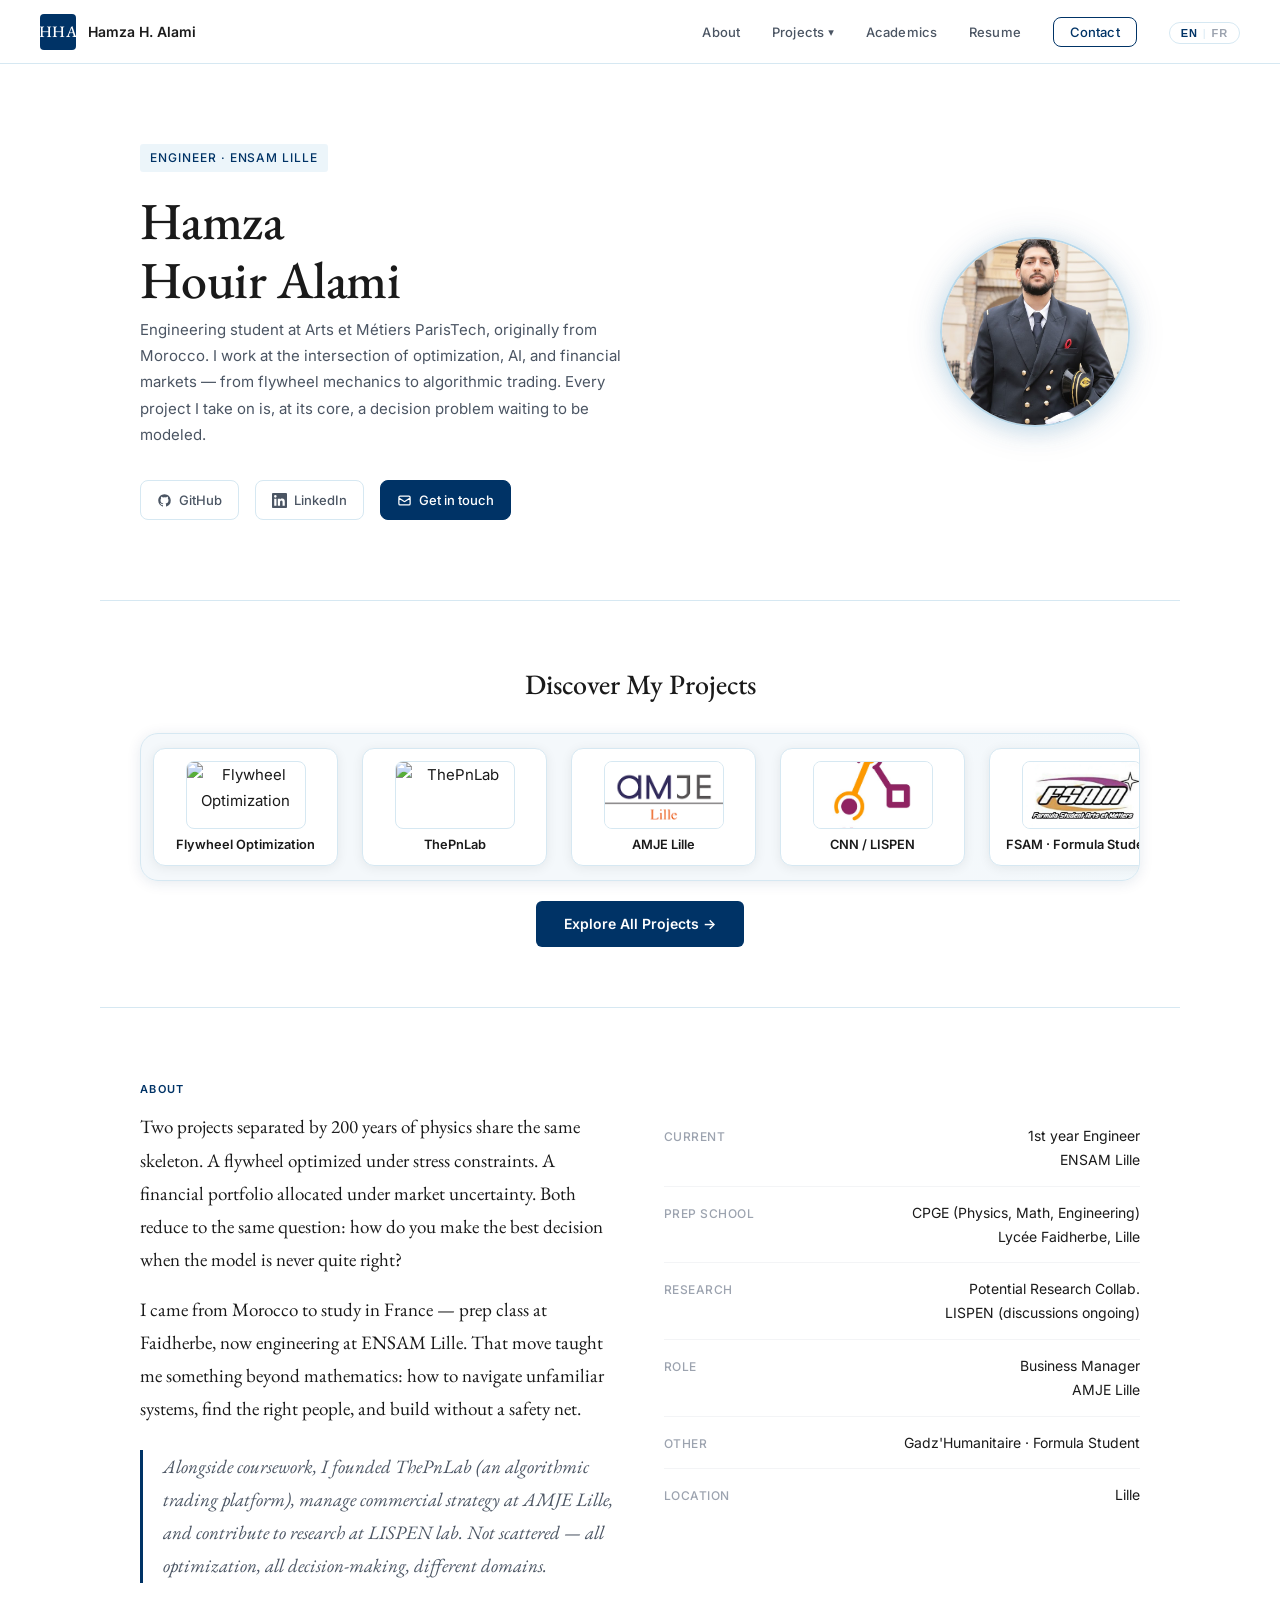
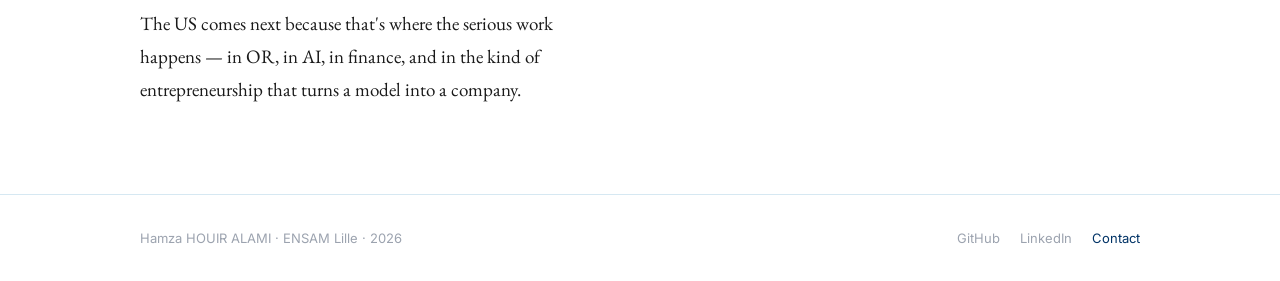
==== index.html @ e3f5d57c "Initial commit — portfolio v1" ====
<!DOCTYPE html>
<html lang="en">
<head>
  <meta charset="UTF-8" />
  <meta name="viewport" content="width=device-width, initial-scale=1.0" />
  <title>Hamza HOUIR ALAMI — Engineering & Optimization</title>
  <meta name="description" content="Portfolio of Hamza Houir Alami — engineering student at ENSAM Lille working at the intersection of optimization, AI, and finance." />
  <meta property="og:title" content="Hamza HOUIR ALAMI — Engineering & Optimization" />
  <meta property="og:description" content="Engineering student at Arts et Métiers ParisTech. Projects in flywheel optimization, algorithmic trading, CFD, and operations research." />
  <meta property="og:type" content="website" />
  <meta name="twitter:card" content="summary" />
  <link rel="stylesheet" href="styles.css?v=4" />
  <style>
    .section-bg { background: var(--bg-subtle); }
    .about-narrative p { margin-bottom: 16px; }
  </style>
</head>
<body>

<!-- ─── NAV ──────────────────────────────────────────── -->
<nav class="nav">
  <a href="index.html" class="nav-logo">
    <div class="nav-logo-square">HHA</div>
    <span>Hamza H. Alami</span>
  </a>
  <ul class="nav-links">
    <li><a href="#about" data-i18n="nav.about">About</a></li>
    <li class="nav-dropdown">
      <button class="dropdown-toggle" type="button" data-i18n="nav.projects">Projects</button>
      <div class="dropdown-menu">
        <a href="projects.html" data-i18n="nav.allProjects" style="font-weight:600;border-bottom:1px solid var(--border);margin-bottom:4px;padding-bottom:10px;">All Projects</a>
        <a href="tipe.html" data-i18n="nav.tipe">Flywheel Shape Optimization</a>
        <a href="thepnlab.html" data-i18n="nav.thepnlab">ThePnLab — Trading Platform</a>
        <a href="amje.html" data-i18n="nav.amje">AMJE Lille</a>
        <a href="cnn-lispen.html" data-i18n="nav.cnn">CNN / LISPEN</a>
        <a href="fsam.html" data-i18n="nav.fsam">FSAM — Formula Student</a>
        <a href="planeur.html" data-i18n="nav.planeur">Glider Wing Study</a>
      </div>
    </li>
    <li><a href="academics.html" data-i18n="nav.academics">Academics</a></li>
    <li><a href="resume.html" data-i18n="nav.resume">Resume</a></li>
    <li><a href="mailto:h.houir.alami@gmail.com" class="nav-cta" data-i18n="nav.cta">Contact</a></li>
  </ul>
</nav>

<!-- ─── HERO ─────────────────────────────────────────── -->
<section class="hero">
  <div class="hero-text">
    <div class="hero-tag" data-i18n="hero.tag">Engineer · ENSAM Lille</div>
    <h1>Hamza<br>Houir Alami</h1>
    <p class="hero-desc" data-i18n="hero.desc">
      Engineering student at Arts et Métiers ParisTech, originally from Morocco.
      I work at the intersection of optimization, AI, and financial markets —
      from flywheel mechanics to algorithmic trading. Every project I take on is,
      at its core, a decision problem waiting to be modeled.
    </p>
    <div class="hero-links">
      <a href="https://github.com/Hamza-67" target="_blank" class="hero-link">
        <svg xmlns="http://www.w3.org/2000/svg" fill="currentColor" viewBox="0 0 24 24">
          <path d="M12 2C6.477 2 2 6.484 2 12.017c0 4.425 2.865 8.18 6.839 9.504.5.092.682-.217.682-.483 0-.237-.008-.868-.013-1.703-2.782.605-3.369-1.343-3.369-1.343-.454-1.158-1.11-1.466-1.11-1.466-.908-.62.069-.608.069-.608 1.003.07 1.531 1.032 1.531 1.032.892 1.53 2.341 1.088 2.91.832.092-.647.35-1.088.636-1.338-2.22-.253-4.555-1.113-4.555-4.951 0-1.093.39-1.988 1.029-2.688-.103-.253-.446-1.272.098-2.65 0 0 .84-.27 2.75 1.026A9.564 9.564 0 0112 6.844c.85.004 1.705.115 2.504.337 1.909-1.296 2.747-1.027 2.747-1.027.546 1.379.202 2.398.1 2.651.64.7 1.028 1.595 1.028 2.688 0 3.848-2.339 4.695-4.566 4.943.359.309.678.92.678 1.855 0 1.338-.012 2.419-.012 2.749 0 .268.18.58.688.482A10.019 10.019 0 0022 12.017C22 6.484 17.522 2 12 2z"/>
        </svg>
        GitHub
      </a>
      <a href="https://fr.linkedin.com/in/hamza-houir-alami-016a88372" target="_blank" class="hero-link">
        <svg xmlns="http://www.w3.org/2000/svg" fill="currentColor" viewBox="0 0 24 24">
          <path d="M20.447 20.452h-3.554v-5.569c0-1.328-.027-3.037-1.852-3.037-1.853 0-2.136 1.445-2.136 2.939v5.667H9.351V9h3.414v1.561h.046c.477-.9 1.637-1.85 3.37-1.85 3.601 0 4.267 2.37 4.267 5.455v6.286zM5.337 7.433a2.062 2.062 0 01-2.063-2.065 2.064 2.064 0 112.063 2.065zm1.782 13.019H3.555V9h3.564v11.452zM22.225 0H1.771C.792 0 0 .774 0 1.729v20.542C0 23.227.792 24 1.771 24h20.451C23.2 24 24 23.227 24 22.271V1.729C24 .774 23.2 0 22.222 0h.003z"/>
        </svg>
        LinkedIn
      </a>
      <a href="mailto:h.houir.alami@gmail.com" class="hero-link hero-link-primary">
        <svg xmlns="http://www.w3.org/2000/svg" fill="none" viewBox="0 0 24 24" stroke="currentColor" stroke-width="2">
          <path stroke-linecap="round" stroke-linejoin="round" d="M3 8l7.89 5.26a2 2 0 002.22 0L21 8M5 19h14a2 2 0 002-2V7a2 2 0 00-2-2H5a2 2 0 00-2 2v10a2 2 0 002 2z"/>
        </svg>
        <span data-i18n="hero.cta">Get in touch</span>
      </a>
    </div>
  </div>
  <div class="hero-avatar" aria-label="Hamza HOUIR ALAMI">
    <img src="hamza.jpg" alt="Hamza HOUIR ALAMI" style="width:100%;height:100%;object-fit:cover;" />
  </div>
</section>

<hr class="divider" />

<!-- ─── PROJECTS ───────────────────────────────────────── -->
<div id="projects">
<div class="marquee-section">
  <h2 class="marquee-section-title" data-i18n="projects.title">Discover My Projects</h2>

  <div class="project-marquee">
    <div class="marquee-inner">
      <!-- Set 1 -->
      <a href="tipe.html" class="project-marquee-card">
        <img src="TIPE.png" alt="Flywheel Optimization" />
        <span>Flywheel Optimization</span>
      </a>
      <a href="thepnlab.html" class="project-marquee-card">
        <img src="thepnlab.png" alt="ThePnLab" />
        <span>ThePnLab</span>
      </a>
      <a href="amje.html" class="project-marquee-card">
        <img src="amje_lille.png" alt="AMJE Lille" />
        <span>AMJE Lille</span>
      </a>
      <a href="cnn-lispen.html" class="project-marquee-card">
        <img src="lipsen.jpg" alt="LISPEN Research Lab" />
        <span>CNN / LISPEN</span>
      </a>
      <a href="fsam.html" class="project-marquee-card">
        <img src="FSAM logo.jpg" alt="FSAM Formula Student" />
        <span>FSAM · Formula Student</span>
      </a>
      <a href="planeur.html" class="project-marquee-card">
        <img src="aile de planeur photo principal.jpg" alt="Glider Wing Study" />
        <span>Glider Wing Study</span>
      </a>
      <a href="tournimap.html" class="project-marquee-card">
        <img src="amje_lille.png" alt="TourniMap — Route Optimization" />
        <span>TourniMap · Route Optimization</span>
      </a>
      <!-- Set 2 (duplicate for seamless loop) -->
      <a href="tipe.html" class="project-marquee-card">
        <img src="TIPE.png" alt="Flywheel Optimization" />
        <span>Flywheel Optimization</span>
      </a>
      <a href="thepnlab.html" class="project-marquee-card">
        <img src="thepnlab.png" alt="ThePnLab" />
        <span>ThePnLab</span>
      </a>
      <a href="amje.html" class="project-marquee-card">
        <img src="amje_lille.png" alt="AMJE Lille" />
        <span>AMJE Lille</span>
      </a>
      <a href="cnn-lispen.html" class="project-marquee-card">
        <img src="lipsen.jpg" alt="LISPEN Research Lab" />
        <span>CNN / LISPEN</span>
      </a>
      <a href="fsam.html" class="project-marquee-card">
        <img src="FSAM logo.jpg" alt="FSAM Formula Student" />
        <span>FSAM · Formula Student</span>
      </a>
      <a href="planeur.html" class="project-marquee-card">
        <img src="aile de planeur photo principal.jpg" alt="Glider Wing Study" />
        <span>Glider Wing Study</span>
      </a>
      <a href="tournimap.html" class="project-marquee-card">
        <img src="amje_lille.png" alt="TourniMap — Route Optimization" />
        <span>TourniMap · Route Optimization</span>
      </a>
      <a href="tipe.html" class="project-marquee-card">
        <img src="TIPE.png" alt="Flywheel Optimization" />
        <span>Flywheel Optimization</span>
      </a>
      <a href="thepnlab.html" class="project-marquee-card">
        <img src="thepnlab.png" alt="ThePnLab" />
        <span>ThePnLab</span>
      </a>
    </div>
  </div>

  <div class="marquee-cta">
    <a href="projects.html" class="p-btn" style="display:inline-flex;align-items:center;gap:8px;font-size:14px;padding:11px 28px;" data-i18n="projects.cta">
      Explore All Projects →
    </a>
  </div>
</div>
</div>

<hr class="divider" />

<!-- ─── ABOUT ─────────────────────────────────────────── -->
<div id="about">
<div class="section">
  <div class="section-label" data-i18n="about.label">About</div>
  <div class="about-grid">
    <div class="about-narrative">
      <p data-i18n="about.p1">
        Two projects separated by 200 years of physics share the same skeleton.
        A flywheel optimized under stress constraints. A financial portfolio
        allocated under market uncertainty. Both reduce to the same question:
        how do you make the best decision when the model is never quite right?
      </p>
      <p data-i18n="about.p2">
        I came from Morocco to study in France — prep class at Faidherbe, now
        engineering at ENSAM Lille. That move taught me something beyond
        mathematics: how to navigate unfamiliar systems, find the right people,
        and build without a safety net.
      </p>
      <blockquote data-i18n="about.quote">
        Alongside coursework, I founded ThePnLab (an algorithmic trading
        platform), manage commercial strategy at AMJE Lille, and contribute to
        research at LISPEN lab. Not scattered — all optimization, all
        decision-making, different domains.
      </blockquote>
      <p data-i18n="about.p3">
        The US comes next because that's where the serious work happens — in OR,
        in AI, in finance, and in the kind of entrepreneurship that turns a model
        into a company.
      </p>
    </div>

    <div class="about-facts">
      <div class="about-fact-item">
        <span class="fact-label" data-i18n="fact.current">Current</span>
        <span class="fact-value" data-i18n-html="factv.current">1st year Engineer<br>ENSAM Lille</span>
      </div>
      <div class="about-fact-item">
        <span class="fact-label" data-i18n="fact.prep">Prep School</span>
        <span class="fact-value" data-i18n-html="factv.prep">CPGE (Physics, Math, Engineering)<br>Lycée Faidherbe, Lille</span>
      </div>
      <div class="about-fact-item">
        <span class="fact-label" data-i18n="fact.research">Research</span>
        <span class="fact-value" data-i18n-html="factv.research">Research Contributor<br>LISPEN (confirmed Mar 2026)</span>
      </div>
      <div class="about-fact-item">
        <span class="fact-label" data-i18n="fact.role">Role</span>
        <span class="fact-value" data-i18n-html="factv.role">Business Manager<br>AMJE Lille</span>
      </div>
      <div class="about-fact-item">
        <span class="fact-label" data-i18n="fact.other">Other</span>
        <span class="fact-value" data-i18n-html="factv.other">Gadz'Humanitaire · Formula Student</span>
      </div>
      <div class="about-fact-item">
        <span class="fact-label" data-i18n="fact.location">Location</span>
        <span class="fact-value" data-i18n-html="factv.location">Lille</span>
      </div>
    </div>
  </div>
</div>
</div>

<!-- ─── FOOTER ─────────────────────────────────────────── -->
<footer>
  <div class="footer-inner">
    <span>Hamza HOUIR ALAMI · ENSAM Lille · 2026</span>
    <span>
      <a href="https://github.com/Hamza-67" target="_blank" style="color:var(--text-muted); margin-right:16px;">GitHub</a>
      <a href="https://fr.linkedin.com/in/hamza-houir-alami-016a88372" target="_blank" style="color:var(--text-muted); margin-right:16px;">LinkedIn</a>
      <a href="mailto:h.houir.alami@gmail.com" style="color:var(--bordeaux);">Contact</a>
    </span>
  </div>
</footer>

<script src="i18n.js?v=3"></script>
<script src="script.js?v=2"></script>
</body>
</html>
---- styles.css ----
@import url('https://fonts.googleapis.com/css2?family=EB+Garamond:ital,wght@0,400;0,500;0,600;1,400;1,500&family=Inter:wght@300;400;500;600&display=swap');

:root {
  --bordeaux: #003366;
  --bordeaux-dark: #002244;
  --bordeaux-pale: rgba(185, 217, 235, 0.28);
  --columbia-blue: #B9D9EB;
  --white: #FFFFFF;
  --bg: #FFFFFF;
  --bg-subtle: #F4F8FB;
  --text: #1A1A1A;
  --text-secondary: #4B5563;
  --text-muted: #9CA3AF;
  --border: #D6E8F2;
  --shadow: 0 1px 4px rgba(0,0,0,0.06), 0 4px 16px rgba(0,0,0,0.06);
  --shadow-hover: 0 2px 8px rgba(0,51,102,0.12), 0 8px 24px rgba(0,51,102,0.10);
  --radius: 8px;
  --nav-h: 64px;
  --max-w: 1080px;
  --serif: 'EB Garamond', Georgia, serif;
  --sans: 'Inter', system-ui, -apple-system, sans-serif;
}

*, *::before, *::after { box-sizing: border-box; margin: 0; padding: 0; }

html { scroll-behavior: smooth; font-size: 16px; }

body {
  font-family: var(--sans);
  font-size: 15px;
  line-height: 1.7;
  color: var(--text);
  background: var(--bg);
  -webkit-font-smoothing: antialiased;
}

a { color: inherit; text-decoration: none; }
img { display: block; max-width: 100%; }

/* ─── NAV ─────────────────────────────────────────────── */
.nav {
  position: fixed;
  top: 0; left: 0; right: 0;
  height: var(--nav-h);
  background: rgba(255,255,255,0.96);
  backdrop-filter: blur(8px);
  border-bottom: 1px solid var(--border);
  z-index: 100;
  display: flex;
  align-items: center;
  justify-content: space-between;
  padding: 0 40px;
}

.nav-logo {
  display: flex;
  align-items: center;
  gap: 12px;
  font-family: var(--sans);
  font-weight: 600;
  font-size: 14px;
  color: var(--text);
}

.nav-logo-square {
  width: 36px; height: 36px;
  background: var(--bordeaux);
  color: white;
  font-family: var(--serif);
  font-size: 16px;
  font-weight: 500;
  display: flex;
  align-items: center;
  justify-content: center;
  border-radius: 4px;
  letter-spacing: 0.02em;
}

.nav-links {
  display: flex;
  align-items: center;
  gap: 32px;
  list-style: none;
}

.nav-links a {
  font-size: 13px;
  font-weight: 500;
  color: var(--text-secondary);
  transition: color 0.2s;
  letter-spacing: 0.01em;
}

.nav-links a:hover { color: var(--bordeaux); }

/* ─── NAV DROPDOWN ─── */
.nav-dropdown { position: relative; }

.dropdown-toggle {
  background: transparent;
  border: none;
  font-family: var(--sans);
  font-size: 13px;
  font-weight: 500;
  color: var(--text-secondary);
  padding: 0;
  cursor: pointer;
  display: inline-flex;
  align-items: center;
  gap: 4px;
  letter-spacing: 0.01em;
  transition: color 0.2s;
}
.dropdown-toggle:hover { color: var(--bordeaux); }
.dropdown-toggle::after {
  content: "▾";
  font-size: 0.7rem;
  transition: transform 0.18s;
  display: inline-block;
}
.nav-dropdown.open .dropdown-toggle::after,
.nav-dropdown:hover .dropdown-toggle::after { transform: rotate(180deg); }

.dropdown-menu {
  position: absolute;
  top: 100%;
  left: 0;
  min-width: 210px;
  background: var(--bg);
  border: 1px solid var(--border);
  border-radius: var(--radius);
  padding: 10px 6px 6px;
  box-shadow: 0 8px 24px rgba(0,0,0,0.09);
  display: none;
  z-index: 1200;
}
.dropdown-menu a {
  display: block;
  padding: 8px 12px;
  font-size: 13px;
  color: var(--text);
  border-radius: 4px;
  transition: background 0.15s, color 0.15s;
}
.dropdown-menu a:hover {
  background: var(--bg-subtle);
  color: var(--bordeaux);
}
.nav-dropdown.open .dropdown-menu { display: block; }
.nav-dropdown:hover .dropdown-menu { display: block; }

.nav-cta {
  font-size: 13px;
  font-weight: 500;
  color: var(--bordeaux) !important;
  border: 1.5px solid var(--bordeaux);
  padding: 6px 16px;
  border-radius: var(--radius);
  transition: background 0.2s, color 0.2s !important;
}

.nav-cta:hover {
  background: var(--bordeaux) !important;
  color: white !important;
}

/* ─── HERO ────────────────────────────────────────────── */
.hero {
  padding-top: calc(var(--nav-h) + 80px);
  padding-bottom: 80px;
  max-width: var(--max-w);
  margin: 0 auto;
  padding-left: 40px;
  padding-right: 40px;
  display: grid;
  grid-template-columns: 1fr 200px;
  gap: 60px;
  align-items: center;
}

.hero-text {}

.hero-tag {
  display: inline-block;
  font-size: 12px;
  font-weight: 500;
  letter-spacing: 0.08em;
  text-transform: uppercase;
  color: var(--bordeaux);
  background: var(--bordeaux-pale);
  padding: 4px 10px;
  border-radius: 3px;
  margin-bottom: 20px;
}

.hero h1 {
  font-family: var(--serif);
  font-size: 52px;
  font-weight: 500;
  line-height: 1.12;
  color: var(--text);
  margin-bottom: 8px;
  letter-spacing: -0.01em;
}

.hero-sub {
  font-family: var(--serif);
  font-size: 20px;
  font-style: italic;
  color: var(--text-secondary);
  margin-bottom: 24px;
  line-height: 1.5;
}

.hero-desc {
  font-size: 15px;
  color: var(--text-secondary);
  max-width: 500px;
  line-height: 1.75;
  margin-bottom: 32px;
}

.hero-links {
  display: flex;
  gap: 16px;
  align-items: center;
  flex-wrap: wrap;
}

.hero-link {
  display: flex;
  align-items: center;
  gap: 7px;
  font-size: 13px;
  font-weight: 500;
  color: var(--text-secondary);
  border: 1px solid var(--border);
  padding: 8px 16px;
  border-radius: var(--radius);
  transition: border-color 0.2s, color 0.2s, background 0.2s;
}

.hero-link:hover {
  border-color: var(--bordeaux);
  color: var(--bordeaux);
  background: var(--bordeaux-pale);
}

.hero-link svg { width: 15px; height: 15px; flex-shrink: 0; }

.hero-link-primary {
  background: var(--bordeaux);
  color: white !important;
  border-color: var(--bordeaux) !important;
}

.hero-link-primary:hover {
  background: var(--bordeaux-dark) !important;
  border-color: var(--bordeaux-dark) !important;
  color: white !important;
}

.hero-avatar {
  width: 190px; height: 190px;
  border-radius: 50%;
  display: flex;
  align-items: center;
  justify-content: center;
  overflow: hidden;
  flex-shrink: 0;
  border: 2.5px solid var(--columbia-blue);
  box-shadow: 0 4px 18px rgba(185,217,235,0.6), 0 2px 36px rgba(0,51,102,0.15);
}

.hero-avatar-initials {
  font-family: var(--serif);
  font-size: 40px;
  color: var(--text-secondary);
  letter-spacing: 0.02em;
}

/* ─── SECTION ─────────────────────────────────────────── */
.section {
  max-width: var(--max-w);
  margin: 0 auto;
  padding: 72px 40px;
}

.section + .section {
  padding-top: 0;
}

.section-label {
  font-size: 11px;
  font-weight: 600;
  letter-spacing: 0.12em;
  text-transform: uppercase;
  color: var(--bordeaux);
  margin-bottom: 12px;
}

.section-title {
  font-family: var(--serif);
  font-size: 36px;
  font-weight: 500;
  line-height: 1.2;
  margin-bottom: 16px;
  letter-spacing: -0.01em;
}

.section-desc {
  font-size: 15px;
  color: var(--text-secondary);
  max-width: 620px;
  line-height: 1.8;
  margin-bottom: 48px;
}

hr.divider {
  border: none;
  border-top: 1px solid var(--border);
  max-width: var(--max-w);
  margin: 0 auto;
}

/* ─── ABOUT ───────────────────────────────────────────── */
.about-grid {
  display: grid;
  grid-template-columns: 1fr 1fr;
  gap: 48px;
  align-items: start;
}

.about-narrative {
  font-family: var(--serif);
  font-size: 19px;
  line-height: 1.75;
  color: var(--text);
}

.about-narrative blockquote {
  border-left: 3px solid var(--bordeaux);
  padding-left: 20px;
  margin: 24px 0;
  font-style: italic;
  color: var(--text-secondary);
}

.about-facts {}

.about-fact-item {
  padding: 14px 0;
  border-bottom: 1px solid var(--border-subtle, #F3F4F6);
  display: flex;
  justify-content: space-between;
  align-items: baseline;
  gap: 16px;
}

.about-fact-item:last-child { border-bottom: none; }

.fact-label {
  font-size: 12px;
  font-weight: 500;
  letter-spacing: 0.04em;
  color: var(--text-muted);
  text-transform: uppercase;
  flex-shrink: 0;
}

.fact-value {
  font-size: 14px;
  color: var(--text);
  text-align: right;
}

/* ─── CAROUSEL ────────────────────────────────────────── */
.carousel-wrapper {
  position: relative;
}

.carousel {
  display: flex;
  gap: 20px;
  overflow-x: auto;
  padding-bottom: 16px;
  scroll-snap-type: x mandatory;
  -ms-overflow-style: none;
  scrollbar-width: none;
}

.carousel::-webkit-scrollbar { display: none; }

.project-card {
  flex: 0 0 320px;
  scroll-snap-align: start;
  background: var(--bg);
  border: 1px solid var(--border);
  border-radius: var(--radius);
  padding: 0;
  transition: box-shadow 0.2s, transform 0.2s, border-color 0.2s;
  display: flex;
  flex-direction: column;
  gap: 0;
  cursor: pointer;
  overflow: hidden;
}

/* Image area at top of card */
.card-image {
  width: 100%;
  height: 190px;
  overflow: hidden;
  flex-shrink: 0;
  background: var(--bg-subtle);
  border-bottom: 1px solid var(--border);
}

.card-image img {
  width: 100%;
  height: 100%;
  object-fit: cover;
  object-position: center top;
  transition: transform 0.4s ease;
  display: block;
}

.project-card:hover .card-image img {
  transform: scale(1.03);
}

/* Placeholder when no image available */
.card-image-placeholder {
  display: flex;
  align-items: center;
  justify-content: center;
  background: linear-gradient(135deg, #f5f0eb 0%, #ece6df 100%);
}

.card-image-icon {
  font-size: 40px;
  opacity: 0.5;
}

/* Card content padding (replaces old padding on .project-card) */
.card-num,
.card-title,
.card-desc,
.card-tags,
.card-link {
  padding-left: 24px;
  padding-right: 24px;
}

.card-num  { padding-top: 20px; }
.card-link { padding-bottom: 20px; }

.project-card:hover {
  box-shadow: var(--shadow-hover);
  transform: translateY(-2px);
  border-color: var(--bordeaux);
}

.card-num {
  font-size: 11px;
  font-weight: 600;
  letter-spacing: 0.08em;
  color: var(--text-muted);
  margin-bottom: 8px;
}

.card-title {
  font-family: var(--serif);
  font-size: 20px;
  font-weight: 500;
  line-height: 1.3;
  color: var(--text);
  margin-bottom: 10px;
}

.card-desc {
  font-size: 13px;
  color: var(--text-secondary);
  line-height: 1.65;
  flex: 1;
  margin-bottom: 12px;
}

.card-tags {
  display: flex;
  flex-wrap: wrap;
  gap: 6px;
  margin-bottom: 12px;
}

.tag {
  font-size: 11px;
  font-weight: 500;
  color: var(--bordeaux);
  background: var(--bordeaux-pale);
  padding: 3px 8px;
  border-radius: 3px;
  letter-spacing: 0.02em;
}

.tag-gray {
  color: var(--text-muted);
  background: var(--bg-subtle);
}

.card-link {
  font-size: 13px;
  font-weight: 500;
  color: var(--bordeaux);
  display: flex;
  align-items: center;
  gap: 4px;
  transition: gap 0.2s;
}

.project-card:hover .card-link { gap: 8px; }

/* Industry challenge card (smaller) */
.challenge-card {
  border: 1px solid var(--border);
  border-radius: var(--radius);
  padding: 24px;
  display: flex;
  gap: 20px;
  align-items: flex-start;
  transition: box-shadow 0.2s;
}

.challenge-card:hover { box-shadow: var(--shadow); }

.challenge-icon {
  width: 42px; height: 42px;
  background: var(--bordeaux-pale);
  border-radius: 8px;
  display: flex;
  align-items: center;
  justify-content: center;
  font-size: 20px;
  flex-shrink: 0;
}

.challenge-title {
  font-family: var(--serif);
  font-size: 17px;
  font-weight: 500;
  margin-bottom: 4px;
}

.challenge-desc {
  font-size: 13px;
  color: var(--text-secondary);
  line-height: 1.6;
}

/* ─── TARGETS ─────────────────────────────────────────── */
.targets-grid {
  display: grid;
  grid-template-columns: repeat(auto-fill, minmax(180px, 1fr));
  gap: 16px;
}

.target-card {
  border: 1px solid var(--border);
  border-radius: var(--radius);
  padding: 20px;
  text-align: center;
  transition: box-shadow 0.2s;
}

.target-card:hover { box-shadow: var(--shadow); }

.target-school {
  font-family: var(--serif);
  font-size: 16px;
  font-weight: 500;
  margin-bottom: 4px;
}

.target-program {
  font-size: 11px;
  color: var(--text-muted);
  margin-bottom: 10px;
  text-transform: uppercase;
  letter-spacing: 0.05em;
}

.target-badge {
  display: inline-block;
  font-size: 10px;
  font-weight: 600;
  letter-spacing: 0.06em;
  text-transform: uppercase;
  padding: 3px 8px;
  border-radius: 3px;
}

.badge-realistic { background: #DCFCE7; color: #166534; }
.badge-reach { background: #EAF2FA; color: #003366; }
.badge-veryhard { background: #DBEAFE; color: #1e3a5f; }

/* ─── COURSES ─────────────────────────────────────────── */
.courses-grid {
  display: grid;
  grid-template-columns: repeat(3, 1fr);
  gap: 16px;
}

.course-card {
  background: var(--bg-subtle);
  border: 1px solid var(--border);
  border-radius: var(--radius);
  padding: 20px;
}

.course-name {
  font-size: 14px;
  font-weight: 600;
  color: var(--text);
  margin-bottom: 6px;
}

.course-desc {
  font-size: 12px;
  color: var(--text-muted);
  line-height: 1.5;
}

/* ─── PROJECT PAGE LAYOUT ─────────────────────────────── */
.project-header {
  padding-top: calc(var(--nav-h) + 60px);
  padding-bottom: 48px;
  max-width: var(--max-w);
  margin: 0 auto;
  padding-left: 40px;
  padding-right: 40px;
  text-align: center;
}

.back-link {
  display: inline-flex;
  align-items: center;
  gap: 6px;
  font-size: 13px;
  color: var(--text-muted);
  margin-bottom: 32px;
  transition: color 0.2s;
}

.back-link:hover { color: var(--bordeaux); }

.project-header-tags {
  display: flex;
  gap: 8px;
  flex-wrap: wrap;
  margin-bottom: 20px;
  justify-content: center;
}

.project-h1 {
  font-family: var(--serif);
  font-size: 46px;
  font-weight: 500;
  line-height: 1.15;
  margin-bottom: 16px;
  letter-spacing: -0.01em;
}

.project-h1-divider {
  width: 50px;
  height: 3px;
  background: var(--bordeaux);
  margin: 0 auto 20px;
  border-radius: 2px;
}

.project-meta {
  display: flex;
  gap: 24px;
  font-size: 13px;
  color: var(--text-muted);
  flex-wrap: wrap;
  justify-content: center;
}

.project-meta span { display: flex; align-items: center; gap: 6px; }

.project-body {
  max-width: var(--max-w);
  margin: 0 auto;
  padding: 0 40px 80px;
  display: grid;
  grid-template-columns: 1fr 280px;
  gap: 60px;
  align-items: start;
}

.project-content {}

.project-sidebar {
  position: sticky;
  top: calc(var(--nav-h) + 24px);
}

.sidebar-box {
  border: 1px solid var(--border);
  border-radius: var(--radius);
  padding: 20px;
  margin-bottom: 16px;
}

.sidebar-box-title {
  font-size: 11px;
  font-weight: 600;
  letter-spacing: 0.10em;
  text-transform: uppercase;
  color: var(--text-muted);
  margin-bottom: 12px;
}

.sidebar-item {
  font-size: 13px;
  color: var(--text-secondary);
  padding: 5px 0;
  border-bottom: 1px solid var(--border);
  display: flex;
  align-items: baseline;
  gap: 8px;
  line-height: 1.4;
}

.sidebar-item:last-child { border-bottom: none; }

.sidebar-item::before {
  content: '';
  width: 5px; height: 5px;
  background: var(--bordeaux);
  border-radius: 50%;
  flex-shrink: 0;
  margin-top: 6px;
}

/* ─── PROJECT CARD LAYOUT ─────────────────────────────── */
.project-page {
  max-width: 900px;
  margin: 0 auto;
  padding: 0 32px 80px;
}

.project-intro {
  font-family: var(--serif);
  font-size: 19px;
  line-height: 1.75;
  color: var(--text-secondary);
  text-align: center;
  max-width: 720px;
  margin: 0 auto 48px;
}

.p-card {
  background: #fff;
  border-radius: 15px;
  box-shadow: 0 2px 16px rgba(0,51,102,0.07);
  border: 1.3px solid #C8DFF0;
  padding: 28px;
  margin-bottom: 32px;
}

.p-card-inner {
  display: flex;
  gap: 30px;
  align-items: center;
}

.p-card-inner.reverse { flex-direction: row-reverse; }

.p-card-img {
  flex: 1;
  min-width: 0;
  max-width: 420px;
}

.p-card-img img {
  width: 100%;
  height: auto;
  max-height: 300px;
  object-fit: contain;
  border-radius: 10px;
  box-shadow: 0 4px 10px rgba(0,0,0,0.1);
}

.p-card-img figcaption {
  font-size: 12px;
  color: var(--text-muted);
  text-align: center;
  margin-top: 6px;
  font-style: italic;
}

.p-card-text { flex: 1.8; min-width: 0; }

.p-card-num {
  font-family: var(--serif);
  font-size: 22px;
  font-weight: 700;
  color: var(--text);
  margin-bottom: 12px;
  text-align: center;
}

.p-card p {
  font-size: 15px;
  line-height: 1.7;
  color: var(--text-secondary);
  margin-bottom: 12px;
}

.p-card p:last-child { margin-bottom: 0; }

.p-highlight {
  background: var(--bg-subtle);
  border-left: 3px solid var(--bordeaux);
  border-radius: 0 6px 6px 0;
  padding: 16px 20px;
  margin-top: 20px;
}

.p-highlight-title {
  font-size: 11px;
  font-weight: 600;
  text-transform: uppercase;
  letter-spacing: 0.08em;
  color: var(--bordeaux);
  margin-bottom: 10px;
}

.p-highlight-list {
  list-style: none;
  padding: 0;
  margin: 0;
}

.p-highlight-list li {
  padding: 3px 0 3px 14px;
  position: relative;
  font-size: 14px;
  color: var(--text-secondary);
}

.p-highlight-list li::before {
  content: '−';
  position: absolute;
  left: 0;
  color: var(--bordeaux);
}

.p-actions {
  display: flex;
  gap: 12px;
  flex-wrap: wrap;
  margin-top: 16px;
  justify-content: center;
}

.p-btn {
  display: inline-flex;
  align-items: center;
  gap: 8px;
  background: var(--bordeaux);
  color: #fff;
  padding: 13px 30px;
  border-radius: 6px;
  font-family: var(--sans);
  font-size: 14px;
  font-weight: 600;
  text-decoration: none;
  transition: background 0.2s;
}

.p-btn:hover { background: var(--bordeaux-dark); color: #fff; }

.p-btn-outline {
  background: transparent;
  border: 1.5px solid var(--bordeaux);
  color: var(--bordeaux);
}

.p-btn-outline:hover { background: var(--bordeaux); color: #fff; }

/* ─── PROJECTS PAGE ──────────────────────────────────── */
.proj-number {
  font-size: 11px;
  font-weight: 600;
  letter-spacing: 0.08em;
  text-transform: uppercase;
  color: var(--text-muted);
  margin-bottom: 8px;
}

.p-card-p {
  font-size: 14px;
  color: var(--text-secondary);
  line-height: 1.7;
  margin-bottom: 14px;
}

.proj-tags {
  display: flex;
  flex-wrap: wrap;
  gap: 6px;
  margin-bottom: 20px;
}

.proj-btn {
  display: inline-block;
  background: var(--bordeaux);
  color: #fff;
  padding: 10px 22px;
  border-radius: 6px;
  font-size: 14px;
  font-weight: 600;
  text-decoration: none;
  transition: background 0.2s;
}

.proj-btn:hover { background: var(--bordeaux-dark); color: #fff; }

.p-card-img-caption {
  font-size: 12px;
  color: var(--text-muted);
  text-align: center;
  margin-top: 8px;
  font-style: italic;
}

/* Carousel inside project cards */
.proj-carousel {
  position: relative;
  overflow: hidden;
  border-radius: 10px;
  background: var(--bg-subtle);
  height: 240px;
}

.proj-carousel .carousel-image {
  width: 100%;
  height: 100%;
  object-fit: cover;
  display: none;
  border-radius: 10px;
}

.proj-carousel .carousel-image.show { display: block; }

.proj-carousel .arrow {
  position: absolute;
  top: 50%;
  transform: translateY(-50%);
  width: 36px; height: 36px;
  background: var(--bordeaux);
  border-radius: 50%;
  border: 2px solid rgba(255,255,255,0.9);
  cursor: pointer;
  display: flex;
  align-items: center;
  justify-content: center;
  z-index: 10;
  box-shadow: 0 2px 8px rgba(0,0,0,0.2);
  transition: background 0.2s;
}

.proj-carousel .arrow:hover { background: var(--bordeaux-dark); }
.proj-carousel .arrow.prev { left: 8px; }
.proj-carousel .arrow.next { right: 8px; }

.proj-carousel .arrow.prev::before,
.proj-carousel .arrow.next::before {
  content: '';
  width: 8px; height: 8px;
  border-top: 2px solid #fff;
  border-right: 2px solid #fff;
  display: block;
}
.proj-carousel .arrow.prev::before { transform: rotate(-135deg); margin-left: 3px; }
.proj-carousel .arrow.next::before { transform: rotate(45deg); margin-right: 3px; }

.proj-carousel .carousel-dots {
  position: absolute;
  bottom: 8px; left: 50%;
  transform: translateX(-50%);
  display: flex; gap: 6px;
  z-index: 11;
}
.proj-carousel .carousel-dots span {
  width: 7px; height: 7px;
  border-radius: 50%;
  background: rgba(255,255,255,0.6);
  cursor: pointer;
}
.proj-carousel .carousel-dots span.active { background: #fff; }

/* ─── PROJECT MARQUEE ────────────────────────────────── */
.marquee-section {
  max-width: var(--max-w);
  margin: 0 auto;
  padding: 60px 40px 60px;
}

.marquee-section-title {
  font-family: var(--serif);
  font-size: 28px;
  font-weight: 500;
  text-align: center;
  margin-bottom: 24px;
  color: var(--text);
}

.project-marquee {
  width: 100%;
  overflow-x: hidden;
  background: linear-gradient(90deg, var(--bg-subtle) 80%, rgba(185,217,235,0.18) 100%);
  border-radius: 18px;
  box-shadow: 0 2px 14px rgba(0,51,102,0.10);
  margin-bottom: 20px;
  position: relative;
  height: 148px;
  display: flex;
  align-items: center;
  border: 1.4px solid var(--border);
}

.marquee-inner {
  display: flex;
  gap: 24px;
  align-items: center;
  padding: 0 12px;
  animation: marquee-move 28s linear infinite;
  will-change: transform;
}

.project-marquee:hover .marquee-inner { animation-play-state: paused; }

@keyframes marquee-move {
  0%   { transform: translateX(0); }
  100% { transform: translateX(-50%); }
}

.project-marquee-card {
  min-width: 185px; max-width: 185px;
  height: 118px;
  background: #fff;
  border-radius: 12px;
  box-shadow: 0 2px 12px rgba(0,0,0,0.07);
  text-align: center;
  text-decoration: none;
  display: flex;
  flex-direction: column;
  align-items: center;
  justify-content: center;
  padding: 12px 10px;
  gap: 8px;
  transition: transform 0.18s, box-shadow 0.18s, border-color 0.18s;
  border: 1.5px solid var(--border);
  flex-shrink: 0;
}

.project-marquee-card:hover {
  transform: scale(1.06) translateY(-4px);
  box-shadow: 0 8px 24px rgba(0,51,102,0.18);
  border-color: var(--columbia-blue);
  z-index: 2;
}

.project-marquee-card img {
  width: 120px; height: 68px;
  object-fit: cover;
  border-radius: 8px;
  border: 1px solid var(--border);
}

.project-marquee-card span {
  font-size: 0.8rem;
  font-weight: 600;
  color: var(--text);
  line-height: 1.2;
  text-align: center;
}

.marquee-cta {
  text-align: center;
}

@media (max-width: 680px) {
  .project-marquee { height: 115px; }
  .project-marquee-card { min-width: 140px; max-width: 140px; height: 95px; }
  .project-marquee-card img { width: 90px; height: 52px; }
  .p-card-inner, .p-card-inner.reverse { flex-direction: column; }
  .p-card-img { width: 100%; }
  .project-page { padding: 0 20px 60px; }
  .marquee-section { padding: 40px 20px 40px; }
}

/* ─── CONTENT TYPOGRAPHY ──────────────────────────────── */
.content-section {
  margin-bottom: 52px;
}

.content-h2 {
  font-family: var(--serif);
  font-size: 26px;
  font-weight: 500;
  margin-bottom: 16px;
  color: var(--text);
  padding-bottom: 10px;
  border-bottom: 1px solid var(--border);
}

.content-h3 {
  font-family: var(--serif);
  font-size: 19px;
  font-weight: 500;
  margin-bottom: 10px;
  margin-top: 24px;
  color: var(--text);
}

.content-p {
  font-size: 15px;
  color: var(--text-secondary);
  line-height: 1.8;
  margin-bottom: 16px;
}

.content-p strong { color: var(--text); font-weight: 600; }

/* Math / formulation block */
.math-block {
  background: var(--bg-subtle);
  border: 1px solid var(--border);
  border-left: 3px solid var(--bordeaux);
  border-radius: 0 var(--radius) var(--radius) 0;
  padding: 20px 24px;
  margin: 20px 0;
  font-family: 'Courier New', monospace;
  font-size: 14px;
  line-height: 2;
  overflow-x: auto;
}

.math-block .mjx-math, .math-block .MathJax {
  font-size: 1em;
}

/* Insight / callout */
.callout {
  background: var(--bordeaux-pale);
  border: 1px solid rgba(0, 51, 102, 0.15);
  border-radius: var(--radius);
  padding: 16px 20px;
  margin: 20px 0;
  font-size: 14px;
  color: var(--bordeaux-dark);
  line-height: 1.65;
}

.callout-warning {
  background: #EAF2FA;
  border-color: #B9D9EB;
  color: #003366;
}

.callout strong { font-weight: 600; }

/* Data table */
.data-table {
  width: 100%;
  border-collapse: collapse;
  font-size: 13px;
  margin: 20px 0;
}

.data-table th {
  text-align: left;
  font-size: 11px;
  font-weight: 600;
  letter-spacing: 0.07em;
  text-transform: uppercase;
  color: var(--text-muted);
  padding: 10px 14px;
  border-bottom: 2px solid var(--border);
}

.data-table td {
  padding: 10px 14px;
  border-bottom: 1px solid var(--border);
  color: var(--text-secondary);
  vertical-align: top;
  line-height: 1.5;
}

.data-table tr:last-child td { border-bottom: none; }

.data-table tr:hover td { background: var(--bg-subtle); }

/* Result highlight */
.result-grid {
  display: grid;
  grid-template-columns: repeat(3, 1fr);
  gap: 16px;
  margin: 24px 0;
}

.result-item {
  border: 1px solid var(--border);
  border-radius: var(--radius);
  padding: 16px;
  text-align: center;
}

.result-value {
  font-family: var(--serif);
  font-size: 28px;
  font-weight: 500;
  color: var(--bordeaux);
  line-height: 1;
  margin-bottom: 6px;
}

.result-label {
  font-size: 12px;
  color: var(--text-muted);
  line-height: 1.4;
}

/* Funnel */
.funnel {
  display: flex;
  flex-direction: column;
  gap: 0;
  margin: 24px 0;
}

.funnel-step {
  display: flex;
  align-items: center;
  gap: 16px;
  padding: 12px 16px;
  border: 1px solid var(--border);
  border-bottom: none;
  background: white;
  transition: background 0.15s;
}

.funnel-step:first-child { border-radius: var(--radius) var(--radius) 0 0; }
.funnel-step:last-child { border-bottom: 1px solid var(--border); border-radius: 0 0 var(--radius) var(--radius); }
.funnel-step:hover { background: var(--bg-subtle); }

.funnel-step.highlight { background: var(--bordeaux-pale); border-color: rgba(139,26,26,0.2); }

.funnel-label { font-size: 13px; color: var(--text); flex: 1; }

.funnel-vol {
  font-size: 14px;
  font-weight: 600;
  color: var(--text);
  min-width: 50px;
  text-align: right;
}

.funnel-rate {
  font-size: 12px;
  color: var(--text-muted);
  min-width: 60px;
  text-align: right;
}

/* Limitations */
.limitation-list {
  list-style: none;
  display: flex;
  flex-direction: column;
  gap: 12px;
  margin: 16px 0;
}

.limitation-list li {
  display: flex;
  gap: 12px;
  font-size: 14px;
  color: var(--text-secondary);
  line-height: 1.65;
}

.limitation-list li::before {
  content: '—';
  color: var(--bordeaux);
  font-weight: 600;
  flex-shrink: 0;
  margin-top: 1px;
}

/* ─── FOOTER ──────────────────────────────────────────── */
footer {
  border-top: 1px solid var(--border);
  padding: 32px 40px;
  display: flex;
  align-items: center;
  justify-content: space-between;
  font-size: 13px;
  color: var(--text-muted);
  max-width: 100%;
}

.footer-inner {
  max-width: var(--max-w);
  margin: 0 auto;
  padding: 0 40px;
  width: 100%;
  display: flex;
  align-items: center;
  justify-content: space-between;
}

/* ─── HAMBURGER ───────────────────────────────────────── */
.nav-hamburger {
  display: none;
  flex-direction: column;
  justify-content: center;
  gap: 5px;
  background: none;
  border: none;
  cursor: pointer;
  padding: 6px 4px;
  z-index: 101;
  flex-shrink: 0;
}

.nav-hamburger span {
  display: block;
  width: 22px;
  height: 2px;
  background: var(--text);
  border-radius: 2px;
  transition: transform 0.25s ease, opacity 0.2s ease;
}

.nav-hamburger.open span:nth-child(1) { transform: translateY(7px) rotate(45deg); }
.nav-hamburger.open span:nth-child(2) { opacity: 0; transform: scaleX(0); }
.nav-hamburger.open span:nth-child(3) { transform: translateY(-7px) rotate(-45deg); }

/* ─── NAV ACTIVE STATE ────────────────────────────────── */
.nav-links a.nav-active { color: var(--bordeaux) !important; }
.dropdown-toggle.nav-active { color: var(--bordeaux) !important; }

/* ─── SCROLL REVEAL ───────────────────────────────────── */
.reveal {
  opacity: 0;
  transform: translateY(28px);
  transition: opacity 0.55s ease, transform 0.55s ease;
}
.reveal.visible {
  opacity: 1;
  transform: none;
}

/* ─── RESPONSIVE ──────────────────────────────────────── */
@media (max-width: 768px) {
  .nav { padding: 0 20px; }
  .nav-hamburger { display: flex; }
  .nav-links {
    display: none;
    position: fixed;
    top: var(--nav-h);
    left: 0; right: 0;
    background: var(--bg);
    border-bottom: 1px solid var(--border);
    flex-direction: column;
    padding: 8px 20px 20px;
    gap: 0;
    z-index: 99;
    box-shadow: 0 8px 24px rgba(0,0,0,0.10);
  }
  .nav-links.mobile-open { display: flex; }
  .nav-links li { width: 100%; }
  .nav-links > li > a,
  .dropdown-toggle {
    display: block;
    width: 100%;
    padding: 12px 0;
    font-size: 15px;
    border-bottom: 1px solid var(--border);
    text-align: left;
  }
  .nav-links > li:last-child > a { border-bottom: none; }
  .nav-dropdown .dropdown-menu {
    position: static;
    box-shadow: none;
    border: none;
    border-radius: 0;
    padding: 0 0 8px 12px;
    margin-top: 0;
  }
  .nav-dropdown.open .dropdown-menu { display: block; }
  .nav-cta {
    border: none !important;
    padding: 12px 0 !important;
  }

  .hero {
    grid-template-columns: 1fr;
    padding-left: 20px;
    padding-right: 20px;
    padding-top: calc(var(--nav-h) + 48px);
  }

  .hero-avatar { display: none; }
  .hero h1 { font-size: 36px; }
  .hero-sub { font-size: 17px; }

  .section { padding: 48px 20px; }

  .about-grid { grid-template-columns: 1fr; gap: 32px; }
  .about-narrative { font-size: 16px; }

  .courses-grid { grid-template-columns: 1fr; }

  .targets-grid { grid-template-columns: repeat(2, 1fr); }

  .project-header { padding-left: 20px; padding-right: 20px; }
  .project-h1 { font-size: 32px; }

  .project-body {
    grid-template-columns: 1fr;
    padding-left: 20px;
    padding-right: 20px;
  }

  .project-sidebar { position: static; }

  .result-grid { grid-template-columns: 1fr; }

  footer { padding: 24px 20px; }
  .footer-inner { padding: 0 20px; flex-direction: column; gap: 8px; text-align: center; }
}

/* ─── LANG TOGGLE ─────────────────────────────────────────────────────────── */
.lang-toggle {
  display: inline-flex;
  align-items: center;
  gap: 4px;
  background: none;
  border: 1.5px solid var(--border);
  border-radius: 99px;
  padding: 4px 11px;
  font-size: 11px;
  font-weight: 700;
  letter-spacing: 0.08em;
  cursor: pointer;
  color: var(--text-muted);
  transition: border-color 0.2s;
  flex-shrink: 0;
}
.lang-toggle:hover { border-color: var(--bordeaux); }
.lang-toggle .lt-sep { color: var(--border); font-weight: 400; margin: 0 1px; }
.lang-toggle [data-lang-opt].lt-active { color: var(--bordeaux); }

@media (max-width: 768px) {
  .lang-toggle { order: -1; margin-right: auto; }
}
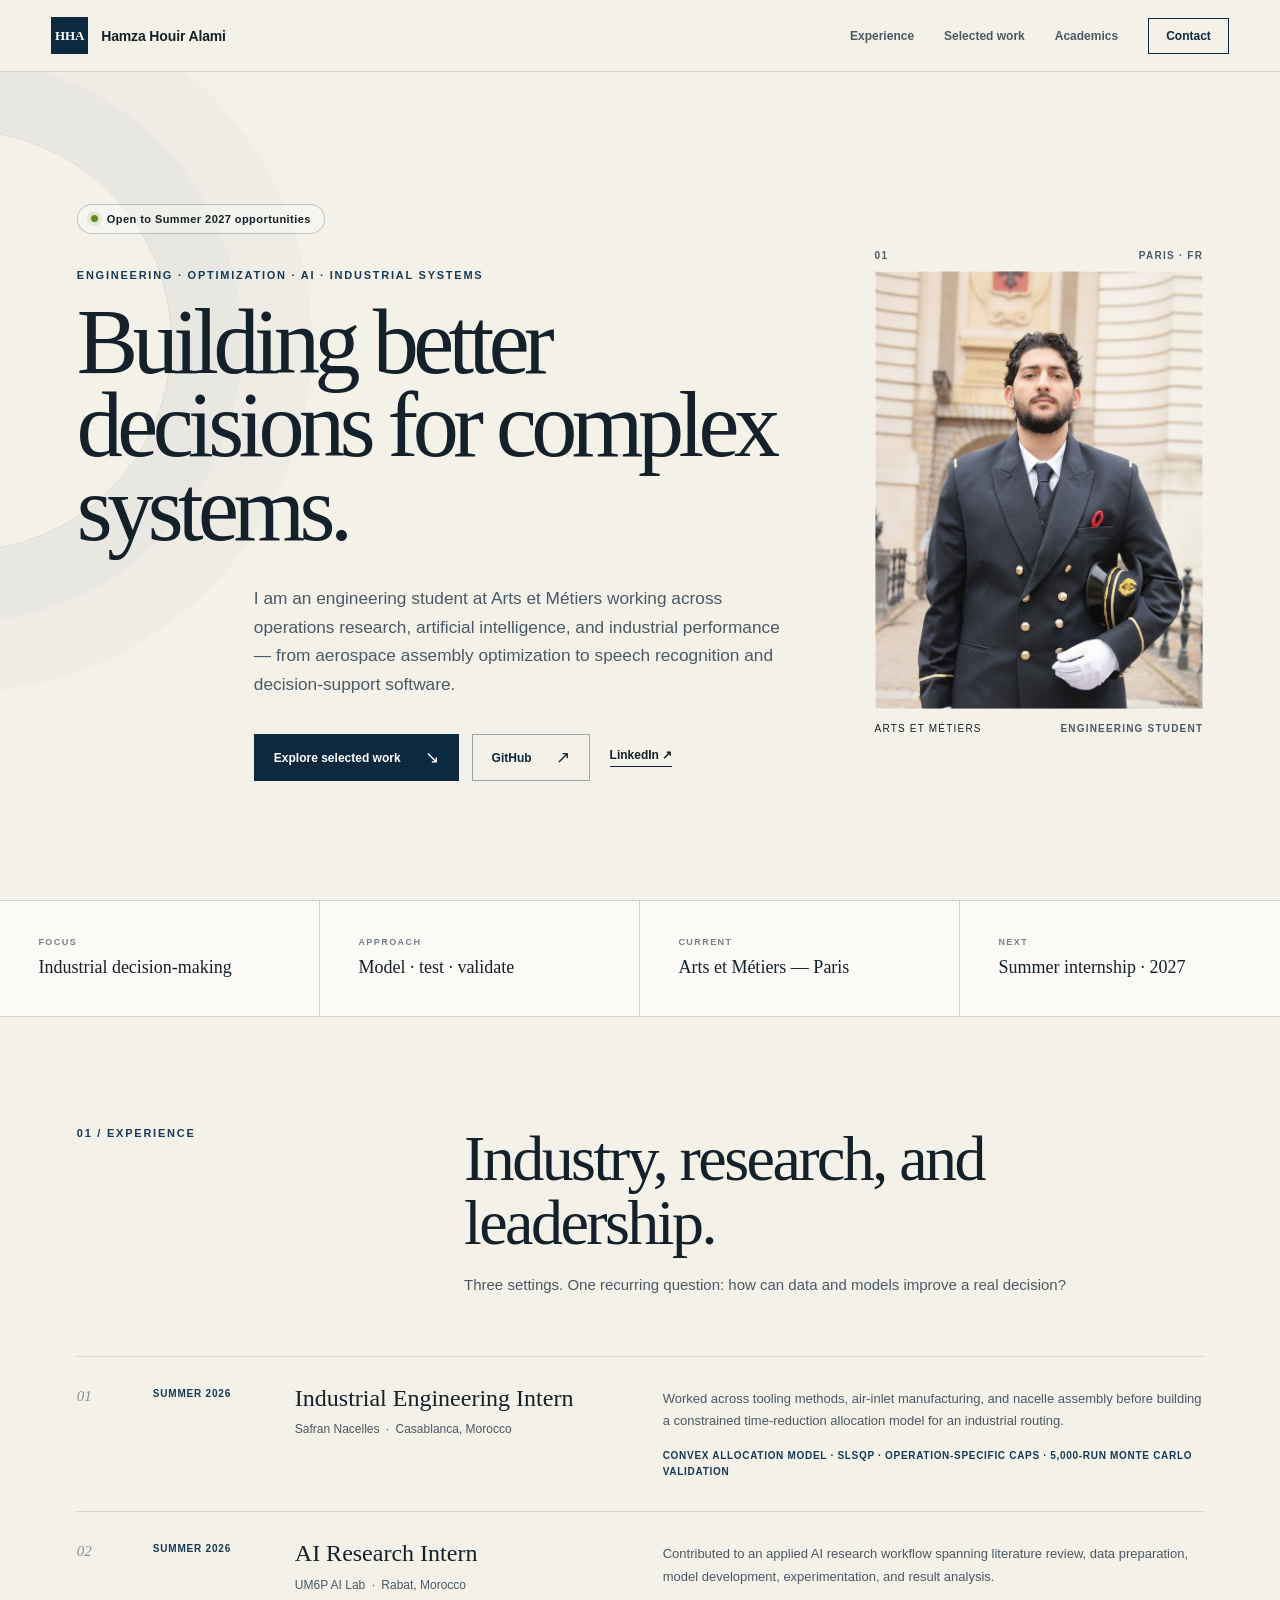
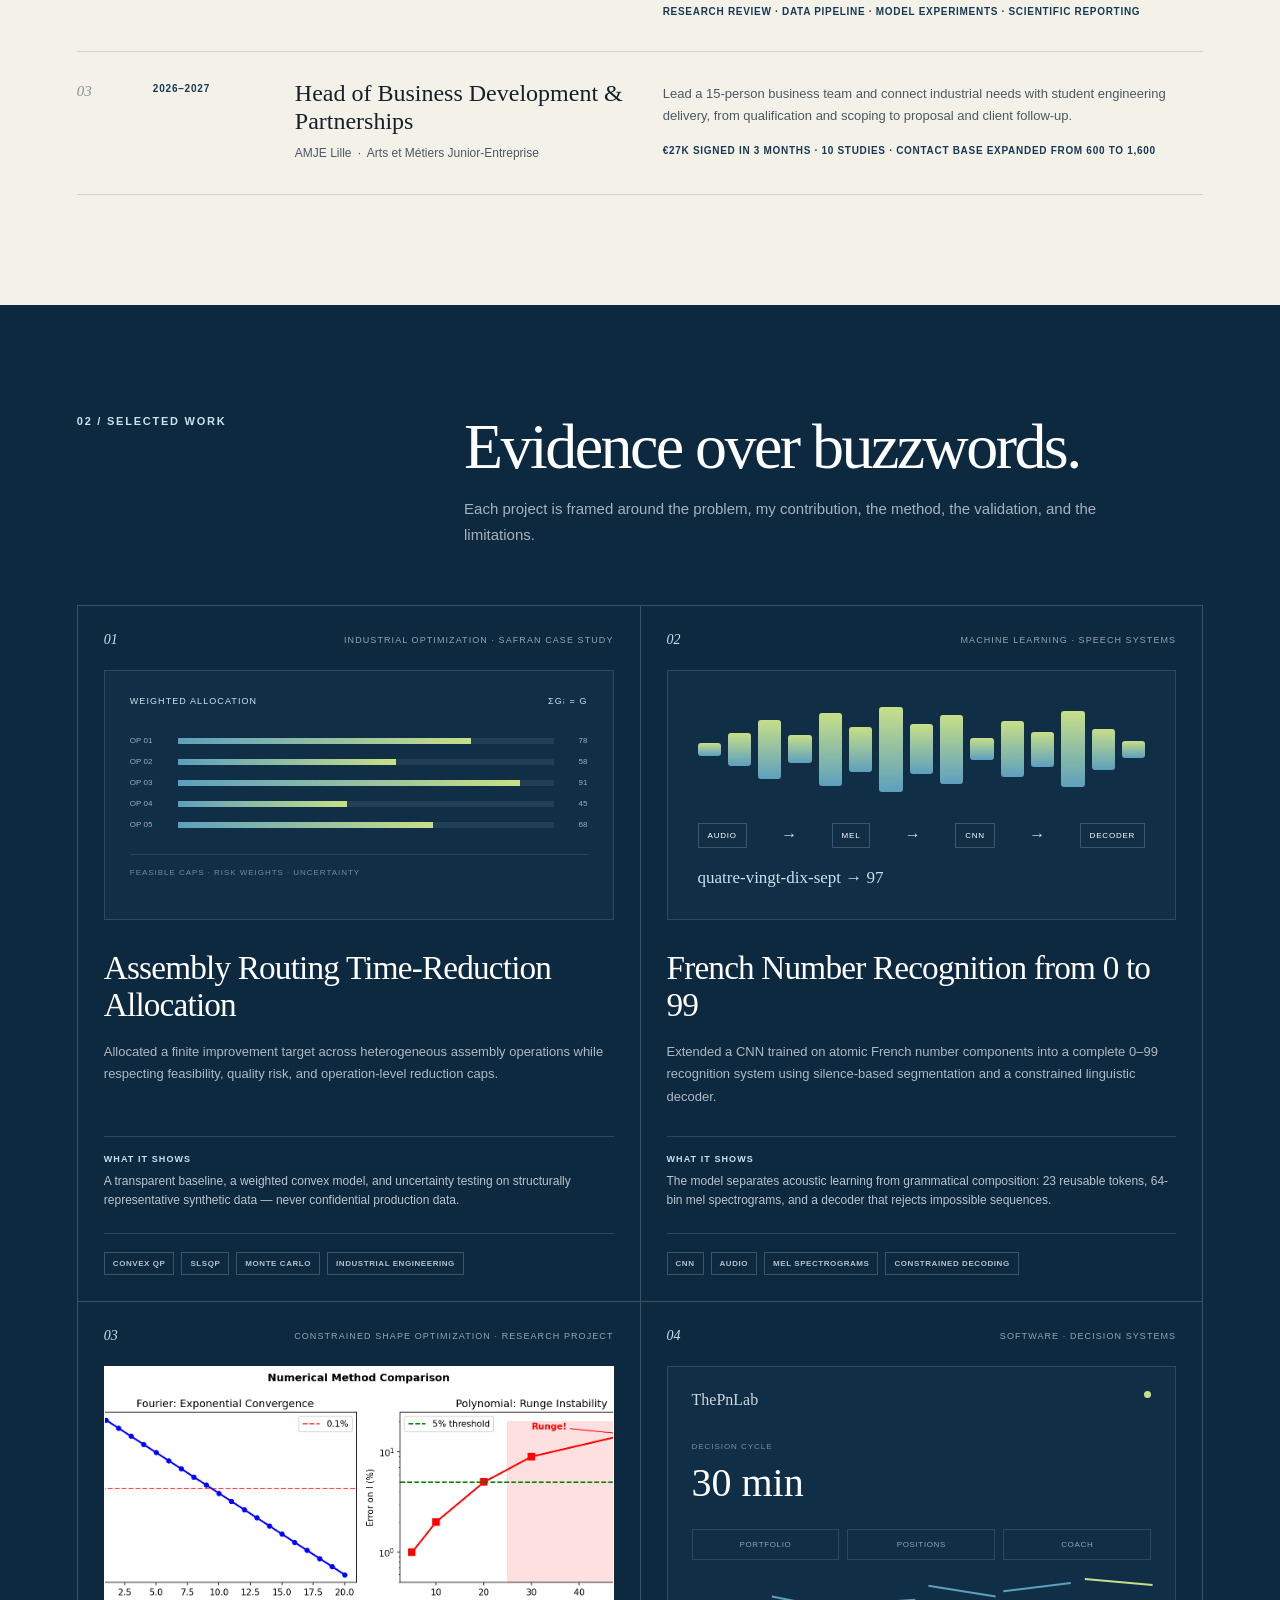
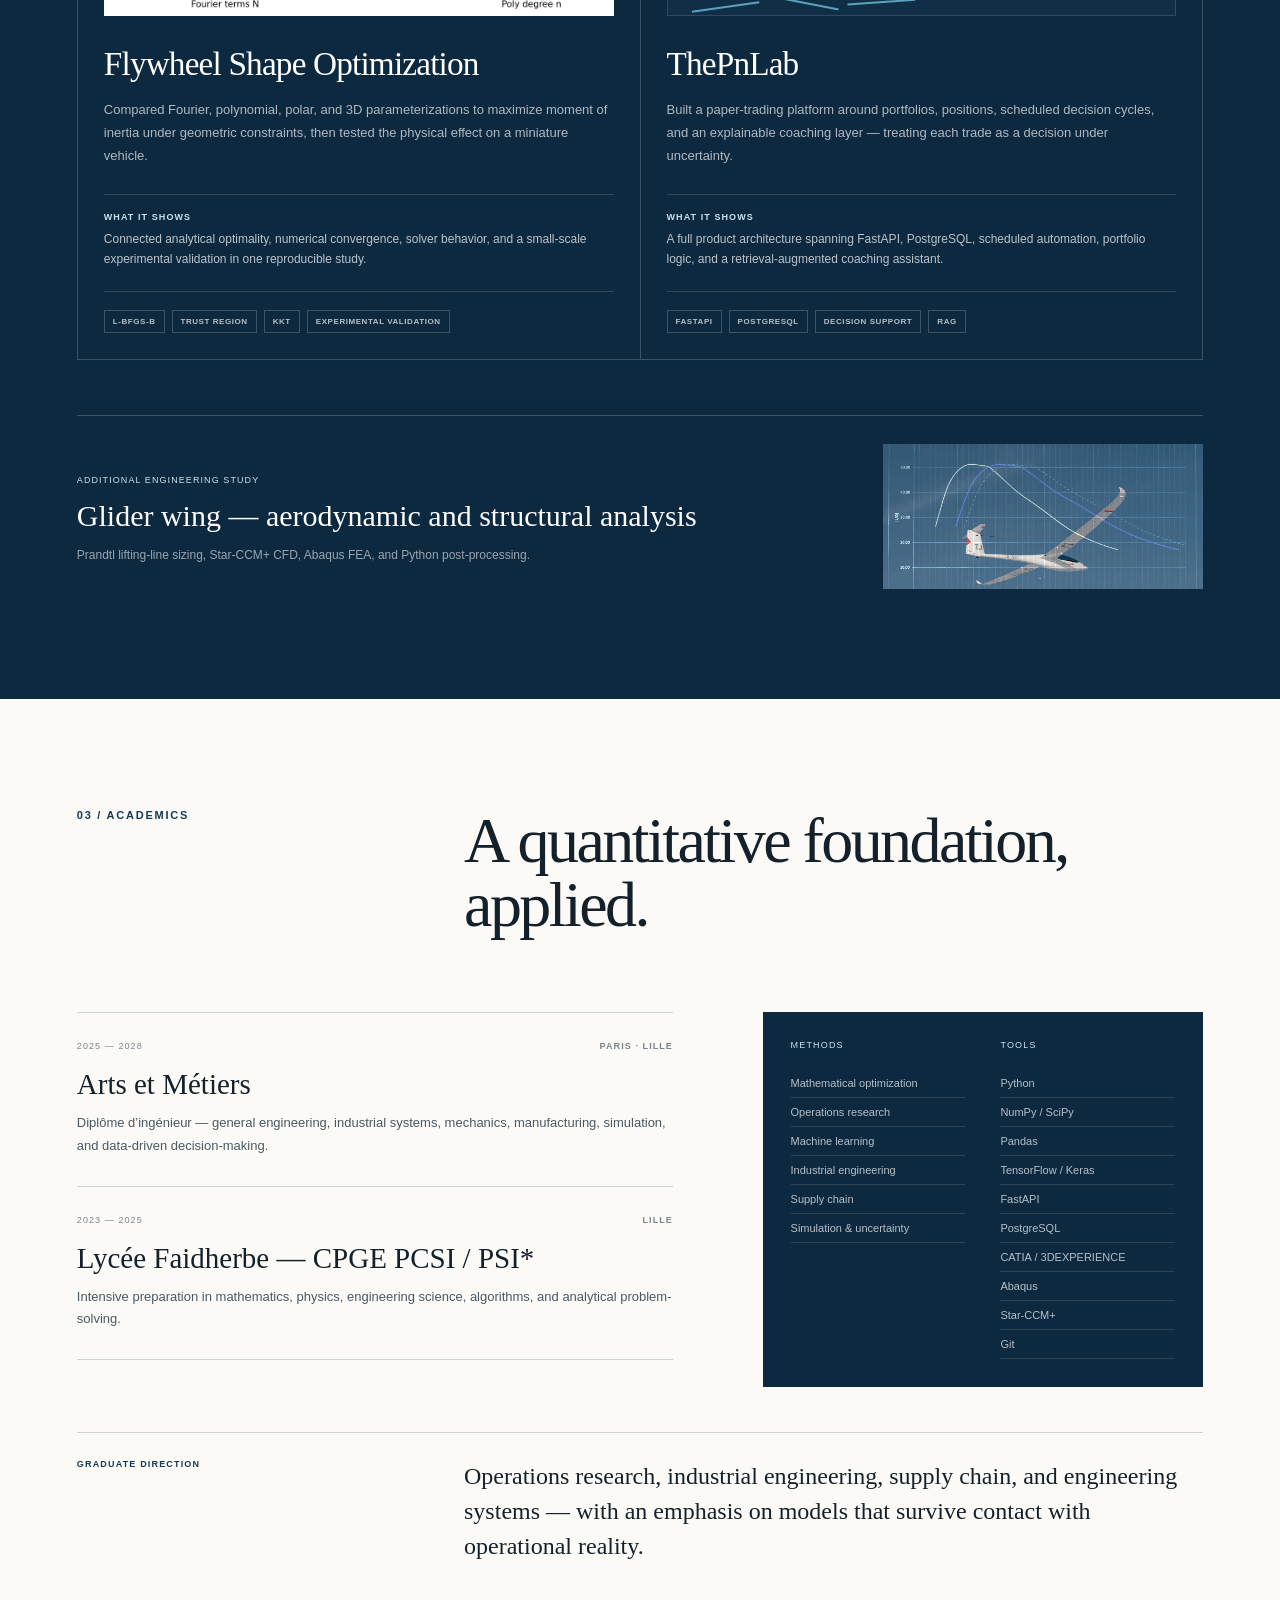
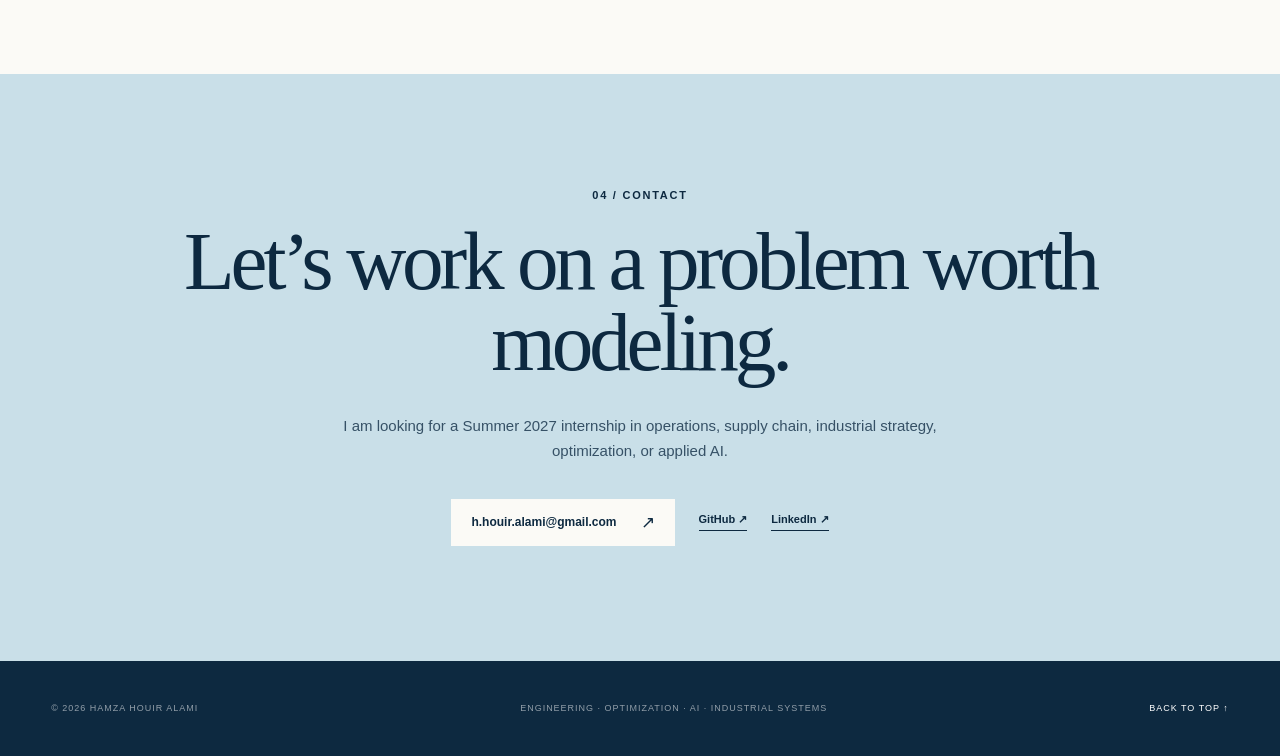
==== commit d37657c7: "Redesign engineering portfolio for 2027 applications" ====
--- a/index.html
+++ b/index.html
@@ -1,247 +1,197 @@
-<!DOCTYPE html>
+<!doctype html>
 <html lang="en">
 <head>
-  <meta charset="UTF-8" />
-  <meta name="viewport" content="width=device-width, initial-scale=1.0" />
-  <title>Hamza HOUIR ALAMI — Engineering & Optimization</title>
-  <meta name="description" content="Portfolio of Hamza Houir Alami — engineering student at ENSAM Lille working at the intersection of optimization, AI, and finance." />
-  <meta property="og:title" content="Hamza HOUIR ALAMI — Engineering & Optimization" />
-  <meta property="og:description" content="Engineering student at Arts et Métiers ParisTech. Projects in flywheel optimization, algorithmic trading, CFD, and operations research." />
-  <meta property="og:type" content="website" />
-  <meta name="twitter:card" content="summary" />
-  <link rel="stylesheet" href="styles.css?v=4" />
-  <style>
-    .section-bg { background: var(--bg-subtle); }
-    .about-narrative p { margin-bottom: 16px; }
-  </style>
+  <meta charset="utf-8">
+  <meta name="viewport" content="width=device-width, initial-scale=1">
+  <title>Hamza Houir Alami — Optimization, AI &amp; Industrial Systems</title>
+  <meta name="description" content="Engineering portfolio of Hamza Houir Alami: industrial optimization, artificial intelligence, operations research, and decision-support systems.">
+  <meta name="theme-color" content="#0d2940">
+  <meta property="og:title" content="Hamza Houir Alami — Engineering Portfolio">
+  <meta property="og:description" content="Optimization, AI, and industrial systems — selected experience and technical work.">
+  <meta property="og:type" content="website">
+  <meta property="og:image" content="hamza.jpg">
+  <meta name="twitter:card" content="summary_large_image">
+  <link rel="stylesheet" href="styles.css?v=5">
+  <script type="application/ld+json">
+  {
+    "@context": "https://schema.org",
+    "@type": "Person",
+    "name": "Hamza Houir Alami",
+    "email": "mailto:h.houir.alami@gmail.com",
+    "url": "https://hamza-67.github.io/Parcours_US/",
+    "sameAs": [
+      "https://github.com/Hamza-67",
+      "https://fr.linkedin.com/in/hamza-houir-alami-016a88372"
+    ],
+    "affiliation": {
+      "@type": "CollegeOrUniversity",
+      "name": "Arts et Métiers"
+    },
+    "knowsAbout": ["Operations research", "Industrial engineering", "Artificial intelligence", "Optimization", "Supply chain"]
+  }
+  </script>
 </head>
 <body>
+  <a class="skip-link" href="#main">Skip to content</a>
+  <header class="site-header">
+    <a class="brand" href="#top" aria-label="Hamza Houir Alami — home">
+      <span>HHA</span><strong>Hamza Houir Alami</strong>
+    </a>
+    <nav aria-label="Main navigation">
+      <a href="#experience">Experience</a>
+      <a href="#work">Selected work</a>
+      <a href="#academics">Academics</a>
+      <a class="nav-contact" href="mailto:h.houir.alami@gmail.com">Contact</a>
+    </nav>
+  </header>
 
-<!-- ─── NAV ──────────────────────────────────────────── -->
-<nav class="nav">
-  <a href="index.html" class="nav-logo">
-    <div class="nav-logo-square">HHA</div>
-    <span>Hamza H. Alami</span>
-  </a>
-  <ul class="nav-links">
-    <li><a href="#about" data-i18n="nav.about">About</a></li>
-    <li class="nav-dropdown">
-      <button class="dropdown-toggle" type="button" data-i18n="nav.projects">Projects</button>
-      <div class="dropdown-menu">
-        <a href="projects.html" data-i18n="nav.allProjects" style="font-weight:600;border-bottom:1px solid var(--border);margin-bottom:4px;padding-bottom:10px;">All Projects</a>
-        <a href="tipe.html" data-i18n="nav.tipe">Flywheel Shape Optimization</a>
-        <a href="thepnlab.html" data-i18n="nav.thepnlab">ThePnLab — Trading Platform</a>
-        <a href="amje.html" data-i18n="nav.amje">AMJE Lille</a>
-        <a href="cnn-lispen.html" data-i18n="nav.cnn">CNN / LISPEN</a>
-        <a href="fsam.html" data-i18n="nav.fsam">FSAM — Formula Student</a>
-        <a href="planeur.html" data-i18n="nav.planeur">Glider Wing Study</a>
+  <main id="main">
+    <section class="hero" id="top">
+      <div class="hero-copy">
+        <div class="status-pill"><i></i> Open to Summer 2027 opportunities</div>
+        <p class="kicker">Engineering · Optimization · AI · Industrial Systems</p>
+        <h1>Building better decisions for complex systems.</h1>
+        <p class="hero-lead">I am an engineering student at Arts et Métiers working across operations research, artificial intelligence, and industrial performance — from aerospace assembly optimization to speech recognition and decision-support software.</p>
+        <div class="hero-actions">
+          <a class="button button-primary" href="#work">Explore selected work <span>↘</span></a>
+          <a class="button button-secondary" href="https://github.com/Hamza-67" target="_blank" rel="noreferrer">GitHub <span>↗</span></a>
+          <a class="text-link" href="https://fr.linkedin.com/in/hamza-houir-alami-016a88372" target="_blank" rel="noreferrer">LinkedIn ↗</a>
+        </div>
       </div>
-    </li>
-    <li><a href="academics.html" data-i18n="nav.academics">Academics</a></li>
-    <li><a href="resume.html" data-i18n="nav.resume">Resume</a></li>
-    <li><a href="mailto:h.houir.alami@gmail.com" class="nav-cta" data-i18n="nav.cta">Contact</a></li>
-  </ul>
-</nav>
+      <div class="hero-portrait-wrap">
+        <div class="portrait-index"><span>01</span><span>PARIS · FR</span></div>
+        <div class="portrait-frame"><img src="hamza.jpg" alt="Hamza Houir Alami"></div>
+        <div class="portrait-caption"><span>Arts et Métiers</span><strong>Engineering student</strong></div>
+      </div>
+    </section>
 
-<!-- ─── HERO ─────────────────────────────────────────── -->
-<section class="hero">
-  <div class="hero-text">
-    <div class="hero-tag" data-i18n="hero.tag">Engineer · ENSAM Lille</div>
-    <h1>Hamza<br>Houir Alami</h1>
-    <p class="hero-desc" data-i18n="hero.desc">
-      Engineering student at Arts et Métiers ParisTech, originally from Morocco.
-      I work at the intersection of optimization, AI, and financial markets —
-      from flywheel mechanics to algorithmic trading. Every project I take on is,
-      at its core, a decision problem waiting to be modeled.
-    </p>
-    <div class="hero-links">
-      <a href="https://github.com/Hamza-67" target="_blank" class="hero-link">
-        <svg xmlns="http://www.w3.org/2000/svg" fill="currentColor" viewBox="0 0 24 24">
-          <path d="M12 2C6.477 2 2 6.484 2 12.017c0 4.425 2.865 8.18 6.839 9.504.5.092.682-.217.682-.483 0-.237-.008-.868-.013-1.703-2.782.605-3.369-1.343-3.369-1.343-.454-1.158-1.11-1.466-1.11-1.466-.908-.62.069-.608.069-.608 1.003.07 1.531 1.032 1.531 1.032.892 1.53 2.341 1.088 2.91.832.092-.647.35-1.088.636-1.338-2.22-.253-4.555-1.113-4.555-4.951 0-1.093.39-1.988 1.029-2.688-.103-.253-.446-1.272.098-2.65 0 0 .84-.27 2.75 1.026A9.564 9.564 0 0112 6.844c.85.004 1.705.115 2.504.337 1.909-1.296 2.747-1.027 2.747-1.027.546 1.379.202 2.398.1 2.651.64.7 1.028 1.595 1.028 2.688 0 3.848-2.339 4.695-4.566 4.943.359.309.678.92.678 1.855 0 1.338-.012 2.419-.012 2.749 0 .268.18.58.688.482A10.019 10.019 0 0022 12.017C22 6.484 17.522 2 12 2z"/>
-        </svg>
-        GitHub
-      </a>
-      <a href="https://fr.linkedin.com/in/hamza-houir-alami-016a88372" target="_blank" class="hero-link">
-        <svg xmlns="http://www.w3.org/2000/svg" fill="currentColor" viewBox="0 0 24 24">
-          <path d="M20.447 20.452h-3.554v-5.569c0-1.328-.027-3.037-1.852-3.037-1.853 0-2.136 1.445-2.136 2.939v5.667H9.351V9h3.414v1.561h.046c.477-.9 1.637-1.85 3.37-1.85 3.601 0 4.267 2.37 4.267 5.455v6.286zM5.337 7.433a2.062 2.062 0 01-2.063-2.065 2.064 2.064 0 112.063 2.065zm1.782 13.019H3.555V9h3.564v11.452zM22.225 0H1.771C.792 0 0 .774 0 1.729v20.542C0 23.227.792 24 1.771 24h20.451C23.2 24 24 23.227 24 22.271V1.729C24 .774 23.2 0 22.222 0h.003z"/>
-        </svg>
-        LinkedIn
-      </a>
-      <a href="mailto:h.houir.alami@gmail.com" class="hero-link hero-link-primary">
-        <svg xmlns="http://www.w3.org/2000/svg" fill="none" viewBox="0 0 24 24" stroke="currentColor" stroke-width="2">
-          <path stroke-linecap="round" stroke-linejoin="round" d="M3 8l7.89 5.26a2 2 0 002.22 0L21 8M5 19h14a2 2 0 002-2V7a2 2 0 00-2-2H5a2 2 0 00-2 2v10a2 2 0 002 2z"/>
-        </svg>
-        <span data-i18n="hero.cta">Get in touch</span>
-      </a>
-    </div>
-  </div>
-  <div class="hero-avatar" aria-label="Hamza HOUIR ALAMI">
-    <img src="hamza.jpg" alt="Hamza HOUIR ALAMI" style="width:100%;height:100%;object-fit:cover;" />
-  </div>
-</section>
+    <section class="proof-strip" aria-label="Profile summary">
+      <div><span>Focus</span><strong>Industrial decision-making</strong></div>
+      <div><span>Approach</span><strong>Model · test · validate</strong></div>
+      <div><span>Current</span><strong>Arts et Métiers — Paris</strong></div>
+      <div><span>Next</span><strong>Summer internship · 2027</strong></div>
+    </section>
 
-<hr class="divider" />
+    <section class="section" id="experience">
+      <div class="section-heading">
+        <p>01 / Experience</p>
+        <h2>Industry, research, and leadership.</h2>
+        <span>Three settings. One recurring question: how can data and models improve a real decision?</span>
+      </div>
+      <div class="experience-list">
+        <article class="experience-row">
+          <div class="experience-index">01</div><div class="experience-date">Summer 2026</div>
+          <div class="experience-main"><h3>Industrial Engineering Intern</h3><p>Safran Nacelles <span>·</span> Casablanca, Morocco</p></div>
+          <div class="experience-detail"><p>Worked across tooling methods, air-inlet manufacturing, and nacelle assembly before building a constrained time-reduction allocation model for an industrial routing.</p><strong>Convex allocation model · SLSQP · operation-specific caps · 5,000-run Monte Carlo validation</strong></div>
+        </article>
+        <article class="experience-row">
+          <div class="experience-index">02</div><div class="experience-date">Summer 2026</div>
+          <div class="experience-main"><h3>AI Research Intern</h3><p>UM6P AI Lab <span>·</span> Rabat, Morocco</p></div>
+          <div class="experience-detail"><p>Contributed to an applied AI research workflow spanning literature review, data preparation, model development, experimentation, and result analysis.</p><strong>Research review · data pipeline · model experiments · scientific reporting</strong></div>
+        </article>
+        <article class="experience-row">
+          <div class="experience-index">03</div><div class="experience-date">2026–2027</div>
+          <div class="experience-main"><h3>Head of Business Development &amp; Partnerships</h3><p>AMJE Lille <span>·</span> Arts et Métiers Junior-Entreprise</p></div>
+          <div class="experience-detail"><p>Lead a 15-person business team and connect industrial needs with student engineering delivery, from qualification and scoping to proposal and client follow-up.</p><strong>€27k signed in 3 months · 10 studies · contact base expanded from 600 to 1,600</strong></div>
+        </article>
+      </div>
+    </section>
 
-<!-- ─── PROJECTS ───────────────────────────────────────── -->
-<div id="projects">
-<div class="marquee-section">
-  <h2 class="marquee-section-title" data-i18n="projects.title">Discover My Projects</h2>
+    <section class="section work-section" id="work">
+      <div class="section-heading light">
+        <p>02 / Selected work</p><h2>Evidence over buzzwords.</h2>
+        <span>Each project is framed around the problem, my contribution, the method, the validation, and the limitations.</span>
+      </div>
+      <div class="projects-grid">
+        <article class="project-card">
+          <div class="project-card-top"><span>01</span><p>Industrial optimization · Safran case study</p></div>
+          <div class="project-figure allocation-visual" aria-hidden="true">
+            <div class="allocation-heading"><span>Weighted allocation</span><span>Σgᵢ = G</span></div>
+            <div class="allocation-row"><span>OP 01</span><div class="allocation-track"><i style="width:78%"></i></div><b>78</b></div>
+            <div class="allocation-row"><span>OP 02</span><div class="allocation-track"><i style="width:58%"></i></div><b>58</b></div>
+            <div class="allocation-row"><span>OP 03</span><div class="allocation-track"><i style="width:91%"></i></div><b>91</b></div>
+            <div class="allocation-row"><span>OP 04</span><div class="allocation-track"><i style="width:45%"></i></div><b>45</b></div>
+            <div class="allocation-row"><span>OP 05</span><div class="allocation-track"><i style="width:68%"></i></div><b>68</b></div>
+            <p>Feasible caps · risk weights · uncertainty</p>
+          </div>
+          <div class="project-copy">
+            <h3>Assembly Routing Time-Reduction Allocation</h3>
+            <p>Allocated a finite improvement target across heterogeneous assembly operations while respecting feasibility, quality risk, and operation-level reduction caps.</p>
+            <div class="project-result"><span>What it shows</span><p>A transparent baseline, a weighted convex model, and uncertainty testing on structurally representative synthetic data — never confidential production data.</p></div>
+            <div class="tag-list"><span>Convex QP</span><span>SLSQP</span><span>Monte Carlo</span><span>Industrial Engineering</span></div>
+          </div>
+        </article>
 
-  <div class="project-marquee">
-    <div class="marquee-inner">
-      <!-- Set 1 -->
-      <a href="tipe.html" class="project-marquee-card">
-        <img src="TIPE.png" alt="Flywheel Optimization" />
-        <span>Flywheel Optimization</span>
-      </a>
-      <a href="thepnlab.html" class="project-marquee-card">
-        <img src="thepnlab.png" alt="ThePnLab" />
-        <span>ThePnLab</span>
-      </a>
-      <a href="amje.html" class="project-marquee-card">
-        <img src="amje_lille.png" alt="AMJE Lille" />
-        <span>AMJE Lille</span>
-      </a>
-      <a href="cnn-lispen.html" class="project-marquee-card">
-        <img src="lipsen.jpg" alt="LISPEN Research Lab" />
-        <span>CNN / LISPEN</span>
-      </a>
-      <a href="fsam.html" class="project-marquee-card">
-        <img src="FSAM logo.jpg" alt="FSAM Formula Student" />
-        <span>FSAM · Formula Student</span>
-      </a>
-      <a href="planeur.html" class="project-marquee-card">
-        <img src="aile de planeur photo principal.jpg" alt="Glider Wing Study" />
-        <span>Glider Wing Study</span>
-      </a>
-      <a href="tournimap.html" class="project-marquee-card">
-        <img src="amje_lille.png" alt="TourniMap — Route Optimization" />
-        <span>TourniMap · Route Optimization</span>
-      </a>
-      <!-- Set 2 (duplicate for seamless loop) -->
-      <a href="tipe.html" class="project-marquee-card">
-        <img src="TIPE.png" alt="Flywheel Optimization" />
-        <span>Flywheel Optimization</span>
-      </a>
-      <a href="thepnlab.html" class="project-marquee-card">
-        <img src="thepnlab.png" alt="ThePnLab" />
-        <span>ThePnLab</span>
-      </a>
-      <a href="amje.html" class="project-marquee-card">
-        <img src="amje_lille.png" alt="AMJE Lille" />
-        <span>AMJE Lille</span>
-      </a>
-      <a href="cnn-lispen.html" class="project-marquee-card">
-        <img src="lipsen.jpg" alt="LISPEN Research Lab" />
-        <span>CNN / LISPEN</span>
-      </a>
-      <a href="fsam.html" class="project-marquee-card">
-        <img src="FSAM logo.jpg" alt="FSAM Formula Student" />
-        <span>FSAM · Formula Student</span>
-      </a>
-      <a href="planeur.html" class="project-marquee-card">
-        <img src="aile de planeur photo principal.jpg" alt="Glider Wing Study" />
-        <span>Glider Wing Study</span>
-      </a>
-      <a href="tournimap.html" class="project-marquee-card">
-        <img src="amje_lille.png" alt="TourniMap — Route Optimization" />
-        <span>TourniMap · Route Optimization</span>
-      </a>
-      <a href="tipe.html" class="project-marquee-card">
-        <img src="TIPE.png" alt="Flywheel Optimization" />
-        <span>Flywheel Optimization</span>
-      </a>
-      <a href="thepnlab.html" class="project-marquee-card">
-        <img src="thepnlab.png" alt="ThePnLab" />
-        <span>ThePnLab</span>
-      </a>
-    </div>
-  </div>
+        <article class="project-card">
+          <div class="project-card-top"><span>02</span><p>Machine learning · Speech systems</p></div>
+          <div class="project-figure speech-visual" aria-hidden="true">
+            <div class="waveform"><i style="height:14%"></i><i style="height:35%"></i><i style="height:63%"></i><i style="height:30%"></i><i style="height:78%"></i><i style="height:48%"></i><i style="height:92%"></i><i style="height:54%"></i><i style="height:74%"></i><i style="height:24%"></i><i style="height:60%"></i><i style="height:38%"></i><i style="height:82%"></i><i style="height:44%"></i><i style="height:18%"></i></div>
+            <div class="speech-flow"><span>audio</span><b>→</b><span>mel</span><b>→</b><span>CNN</span><b>→</b><span>decoder</span></div>
+            <strong>quatre-vingt-dix-sept → 97</strong>
+          </div>
+          <div class="project-copy">
+            <h3>French Number Recognition from 0 to 99</h3>
+            <p>Extended a CNN trained on atomic French number components into a complete 0–99 recognition system using silence-based segmentation and a constrained linguistic decoder.</p>
+            <div class="project-result"><span>What it shows</span><p>The model separates acoustic learning from grammatical composition: 23 reusable tokens, 64-bin mel spectrograms, and a decoder that rejects impossible sequences.</p></div>
+            <div class="tag-list"><span>CNN</span><span>Audio</span><span>Mel Spectrograms</span><span>Constrained Decoding</span></div>
+          </div>
+        </article>
 
-  <div class="marquee-cta">
-    <a href="projects.html" class="p-btn" style="display:inline-flex;align-items:center;gap:8px;font-size:14px;padding:11px 28px;" data-i18n="projects.cta">
-      Explore All Projects →
-    </a>
-  </div>
-</div>
-</div>
+        <article class="project-card">
+          <div class="project-card-top"><span>03</span><p>Constrained shape optimization · Research project</p></div>
+          <div class="project-figure figure-image"><img src="fig_convergence.png" alt="Comparison of numerical convergence methods for flywheel optimization"></div>
+          <div class="project-copy">
+            <h3>Flywheel Shape Optimization</h3>
+            <p>Compared Fourier, polynomial, polar, and 3D parameterizations to maximize moment of inertia under geometric constraints, then tested the physical effect on a miniature vehicle.</p>
+            <div class="project-result"><span>What it shows</span><p>Connected analytical optimality, numerical convergence, solver behavior, and a small-scale experimental validation in one reproducible study.</p></div>
+            <div class="tag-list"><span>L-BFGS-B</span><span>Trust Region</span><span>KKT</span><span>Experimental Validation</span></div>
+          </div>
+        </article>
 
-<hr class="divider" />
+        <article class="project-card">
+          <div class="project-card-top"><span>04</span><p>Software · Decision systems</p></div>
+          <div class="project-figure platform-visual" aria-hidden="true">
+            <div class="platform-top"><span>ThePnLab</span><i></i></div>
+            <div class="platform-metric"><small>Decision cycle</small><strong>30 min</strong></div>
+            <div class="platform-grid"><span>Portfolio</span><span>Positions</span><span>Coach</span></div>
+            <div class="platform-line"><i></i><i></i><i></i><i></i><i></i><i></i></div>
+          </div>
+          <div class="project-copy">
+            <h3>ThePnLab</h3>
+            <p>Built a paper-trading platform around portfolios, positions, scheduled decision cycles, and an explainable coaching layer — treating each trade as a decision under uncertainty.</p>
+            <div class="project-result"><span>What it shows</span><p>A full product architecture spanning FastAPI, PostgreSQL, scheduled automation, portfolio logic, and a retrieval-augmented coaching assistant.</p></div>
+            <div class="tag-list"><span>FastAPI</span><span>PostgreSQL</span><span>Decision Support</span><span>RAG</span></div>
+          </div>
+        </article>
+      </div>
+      <div class="secondary-work">
+        <div><span>Additional engineering study</span><h3>Glider wing — aerodynamic and structural analysis</h3><p>Prandtl lifting-line sizing, Star-CCM+ CFD, Abaqus FEA, and Python post-processing.</p></div>
+        <img src="aile%20de%20planeur%20photo%20principal.jpg" alt="Glider aerodynamic performance study">
+      </div>
+    </section>
 
-<!-- ─── ABOUT ─────────────────────────────────────────── -->
-<div id="about">
-<div class="section">
-  <div class="section-label" data-i18n="about.label">About</div>
-  <div class="about-grid">
-    <div class="about-narrative">
-      <p data-i18n="about.p1">
-        Two projects separated by 200 years of physics share the same skeleton.
-        A flywheel optimized under stress constraints. A financial portfolio
-        allocated under market uncertainty. Both reduce to the same question:
-        how do you make the best decision when the model is never quite right?
-      </p>
-      <p data-i18n="about.p2">
-        I came from Morocco to study in France — prep class at Faidherbe, now
-        engineering at ENSAM Lille. That move taught me something beyond
-        mathematics: how to navigate unfamiliar systems, find the right people,
-        and build without a safety net.
-      </p>
-      <blockquote data-i18n="about.quote">
-        Alongside coursework, I founded ThePnLab (an algorithmic trading
-        platform), manage commercial strategy at AMJE Lille, and contribute to
-        research at LISPEN lab. Not scattered — all optimization, all
-        decision-making, different domains.
-      </blockquote>
-      <p data-i18n="about.p3">
-        The US comes next because that's where the serious work happens — in OR,
-        in AI, in finance, and in the kind of entrepreneurship that turns a model
-        into a company.
-      </p>
-    </div>
+    <section class="section academics-section" id="academics">
+      <div class="section-heading"><p>03 / Academics</p><h2>A quantitative foundation, applied.</h2></div>
+      <div class="academics-grid">
+        <div class="education-list">
+          <article><div><span>2025 — 2028</span><b>Paris · Lille</b></div><h3>Arts et Métiers</h3><p>Diplôme d’ingénieur — general engineering, industrial systems, mechanics, manufacturing, simulation, and data-driven decision-making.</p></article>
+          <article><div><span>2023 — 2025</span><b>Lille</b></div><h3>Lycée Faidherbe — CPGE PCSI / PSI*</h3><p>Intensive preparation in mathematics, physics, engineering science, algorithms, and analytical problem-solving.</p></article>
+        </div>
+        <div class="skills-panel">
+          <div><span>Methods</span><ul><li>Mathematical optimization</li><li>Operations research</li><li>Machine learning</li><li>Industrial engineering</li><li>Supply chain</li><li>Simulation &amp; uncertainty</li></ul></div>
+          <div><span>Tools</span><ul><li>Python</li><li>NumPy / SciPy</li><li>Pandas</li><li>TensorFlow / Keras</li><li>FastAPI</li><li>PostgreSQL</li><li>CATIA / 3DEXPERIENCE</li><li>Abaqus</li><li>Star-CCM+</li><li>Git</li></ul></div>
+        </div>
+      </div>
+      <div class="graduate-note"><span>Graduate direction</span><p>Operations research, industrial engineering, supply chain, and engineering systems — with an emphasis on models that survive contact with operational reality.</p></div>
+    </section>
 
-    <div class="about-facts">
-      <div class="about-fact-item">
-        <span class="fact-label" data-i18n="fact.current">Current</span>
-        <span class="fact-value" data-i18n-html="factv.current">1st year Engineer<br>ENSAM Lille</span>
-      </div>
-      <div class="about-fact-item">
-        <span class="fact-label" data-i18n="fact.prep">Prep School</span>
-        <span class="fact-value" data-i18n-html="factv.prep">CPGE (Physics, Math, Engineering)<br>Lycée Faidherbe, Lille</span>
-      </div>
-      <div class="about-fact-item">
-        <span class="fact-label" data-i18n="fact.research">Research</span>
-        <span class="fact-value" data-i18n-html="factv.research">Research Contributor<br>LISPEN (confirmed Mar 2026)</span>
-      </div>
-      <div class="about-fact-item">
-        <span class="fact-label" data-i18n="fact.role">Role</span>
-        <span class="fact-value" data-i18n-html="factv.role">Business Manager<br>AMJE Lille</span>
-      </div>
-      <div class="about-fact-item">
-        <span class="fact-label" data-i18n="fact.other">Other</span>
-        <span class="fact-value" data-i18n-html="factv.other">Gadz'Humanitaire · Formula Student</span>
-      </div>
-      <div class="about-fact-item">
-        <span class="fact-label" data-i18n="fact.location">Location</span>
-        <span class="fact-value" data-i18n-html="factv.location">Lille</span>
-      </div>
-    </div>
-  </div>
-</div>
-</div>
+    <section class="contact-section" id="contact">
+      <p>04 / Contact</p><h2>Let’s work on a problem worth modeling.</h2>
+      <p class="contact-copy">I am looking for a Summer 2027 internship in operations, supply chain, industrial strategy, optimization, or applied AI.</p>
+      <div class="contact-actions"><a class="button button-light" href="mailto:h.houir.alami@gmail.com">h.houir.alami@gmail.com <span>↗</span></a><a href="https://github.com/Hamza-67" target="_blank" rel="noreferrer">GitHub ↗</a><a href="https://fr.linkedin.com/in/hamza-houir-alami-016a88372" target="_blank" rel="noreferrer">LinkedIn ↗</a></div>
+    </section>
+  </main>
 
-<!-- ─── FOOTER ─────────────────────────────────────────── -->
-<footer>
-  <div class="footer-inner">
-    <span>Hamza HOUIR ALAMI · ENSAM Lille · 2026</span>
-    <span>
-      <a href="https://github.com/Hamza-67" target="_blank" style="color:var(--text-muted); margin-right:16px;">GitHub</a>
-      <a href="https://fr.linkedin.com/in/hamza-houir-alami-016a88372" target="_blank" style="color:var(--text-muted); margin-right:16px;">LinkedIn</a>
-      <a href="mailto:h.houir.alami@gmail.com" style="color:var(--bordeaux);">Contact</a>
-    </span>
-  </div>
-</footer>
-
-<script src="i18n.js?v=3"></script>
-<script src="script.js?v=2"></script>
+  <footer><span>© 2026 Hamza Houir Alami</span><span>Engineering · Optimization · AI · Industrial Systems</span><a href="#top">Back to top ↑</a></footer>
 </body>
 </html>
--- a/styles.css
+++ b/styles.css
@@ -1,1473 +1,225 @@
-@import url('https://fonts.googleapis.com/css2?family=EB+Garamond:ital,wght@0,400;0,500;0,600;1,400;1,500&family=Inter:wght@300;400;500;600&display=swap');
 
 :root {
-  --bordeaux: #003366;
-  --bordeaux-dark: #002244;
-  --bordeaux-pale: rgba(185, 217, 235, 0.28);
-  --columbia-blue: #B9D9EB;
-  --white: #FFFFFF;
-  --bg: #FFFFFF;
-  --bg-subtle: #F4F8FB;
-  --text: #1A1A1A;
-  --text-secondary: #4B5563;
-  --text-muted: #9CA3AF;
-  --border: #D6E8F2;
-  --shadow: 0 1px 4px rgba(0,0,0,0.06), 0 4px 16px rgba(0,0,0,0.06);
-  --shadow-hover: 0 2px 8px rgba(0,51,102,0.12), 0 8px 24px rgba(0,51,102,0.10);
-  --radius: 8px;
-  --nav-h: 64px;
-  --max-w: 1080px;
-  --serif: 'EB Garamond', Georgia, serif;
-  --sans: 'Inter', system-ui, -apple-system, sans-serif;
-}
-
-*, *::before, *::after { box-sizing: border-box; margin: 0; padding: 0; }
-
-html { scroll-behavior: smooth; font-size: 16px; }
-
-body {
-  font-family: var(--sans);
-  font-size: 15px;
-  line-height: 1.7;
-  color: var(--text);
-  background: var(--bg);
-  -webkit-font-smoothing: antialiased;
-}
-
+  --ink: #14212b;
+  --ink-soft: #4a5964;
+  --paper: #f4f1e9;
+  --paper-light: #fbfaf6;
+  --navy: #0d2940;
+  --navy-2: #163a55;
+  --blue: #5d9fbe;
+  --blue-light: #c8e2ed;
+  --line: #cfd4d2;
+  --lime: #c8df87;
+  --white: #ffffff;
+  --serif: Georgia, "Times New Roman", serif;
+  --sans: Arial, Helvetica, sans-serif;
+}
+
+* { box-sizing: border-box; }
+html { scroll-behavior: smooth; }
+body { margin: 0; background: var(--paper); color: var(--ink); font-family: var(--sans); }
 a { color: inherit; text-decoration: none; }
 img { display: block; max-width: 100%; }
-
-/* ─── NAV ─────────────────────────────────────────────── */
-.nav {
-  position: fixed;
-  top: 0; left: 0; right: 0;
-  height: var(--nav-h);
-  background: rgba(255,255,255,0.96);
-  backdrop-filter: blur(8px);
-  border-bottom: 1px solid var(--border);
-  z-index: 100;
-  display: flex;
-  align-items: center;
-  justify-content: space-between;
-  padding: 0 40px;
-}
-
-.nav-logo {
-  display: flex;
-  align-items: center;
-  gap: 12px;
-  font-family: var(--sans);
-  font-weight: 600;
-  font-size: 14px;
-  color: var(--text);
-}
-
-.nav-logo-square {
-  width: 36px; height: 36px;
-  background: var(--bordeaux);
-  color: white;
-  font-family: var(--serif);
-  font-size: 16px;
-  font-weight: 500;
-  display: flex;
-  align-items: center;
-  justify-content: center;
-  border-radius: 4px;
-  letter-spacing: 0.02em;
-}
-
-.nav-links {
-  display: flex;
-  align-items: center;
-  gap: 32px;
-  list-style: none;
-}
-
-.nav-links a {
-  font-size: 13px;
-  font-weight: 500;
-  color: var(--text-secondary);
-  transition: color 0.2s;
-  letter-spacing: 0.01em;
-}
-
-.nav-links a:hover { color: var(--bordeaux); }
-
-/* ─── NAV DROPDOWN ─── */
-.nav-dropdown { position: relative; }
-
-.dropdown-toggle {
-  background: transparent;
-  border: none;
-  font-family: var(--sans);
-  font-size: 13px;
-  font-weight: 500;
-  color: var(--text-secondary);
-  padding: 0;
-  cursor: pointer;
-  display: inline-flex;
-  align-items: center;
-  gap: 4px;
-  letter-spacing: 0.01em;
-  transition: color 0.2s;
-}
-.dropdown-toggle:hover { color: var(--bordeaux); }
-.dropdown-toggle::after {
-  content: "▾";
-  font-size: 0.7rem;
-  transition: transform 0.18s;
-  display: inline-block;
-}
-.nav-dropdown.open .dropdown-toggle::after,
-.nav-dropdown:hover .dropdown-toggle::after { transform: rotate(180deg); }
-
-.dropdown-menu {
-  position: absolute;
-  top: 100%;
-  left: 0;
-  min-width: 210px;
-  background: var(--bg);
-  border: 1px solid var(--border);
-  border-radius: var(--radius);
-  padding: 10px 6px 6px;
-  box-shadow: 0 8px 24px rgba(0,0,0,0.09);
-  display: none;
-  z-index: 1200;
-}
-.dropdown-menu a {
-  display: block;
-  padding: 8px 12px;
-  font-size: 13px;
-  color: var(--text);
-  border-radius: 4px;
-  transition: background 0.15s, color 0.15s;
-}
-.dropdown-menu a:hover {
-  background: var(--bg-subtle);
-  color: var(--bordeaux);
-}
-.nav-dropdown.open .dropdown-menu { display: block; }
-.nav-dropdown:hover .dropdown-menu { display: block; }
-
-.nav-cta {
-  font-size: 13px;
-  font-weight: 500;
-  color: var(--bordeaux) !important;
-  border: 1.5px solid var(--bordeaux);
-  padding: 6px 16px;
-  border-radius: var(--radius);
-  transition: background 0.2s, color 0.2s !important;
-}
-
-.nav-cta:hover {
-  background: var(--bordeaux) !important;
-  color: white !important;
-}
-
-/* ─── HERO ────────────────────────────────────────────── */
+button, a { -webkit-tap-highlight-color: transparent; }
+
+.skip-link {
+  position: fixed; top: 10px; left: 10px; z-index: 100;
+  padding: 10px 14px; background: var(--navy); color: white;
+  font-size: 12px; font-weight: 700; transform: translateY(-160%);
+}
+.skip-link:focus { transform: translateY(0); }
+
+.site-header {
+  position: sticky; top: 0; z-index: 30;
+  height: 72px; padding: 0 4vw;
+  display: flex; align-items: center; justify-content: space-between;
+  background: rgba(244, 241, 233, .92); border-bottom: 1px solid rgba(20,33,43,.14);
+  backdrop-filter: blur(16px);
+}
+.brand { display: flex; align-items: center; gap: 13px; }
+.brand > span { width: 37px; height: 37px; display: grid; place-items: center; background: var(--navy); color: white; font: 600 13px var(--serif); }
+.brand strong { font-size: 14px; letter-spacing: -.01em; }
+.site-header nav { display: flex; align-items: center; gap: 30px; }
+.site-header nav a { font-size: 12px; font-weight: 700; color: var(--ink-soft); }
+.site-header nav a:hover { color: var(--navy); }
+.site-header .nav-contact { padding: 10px 17px; border: 1px solid var(--navy); color: var(--navy); }
+.site-header .nav-contact:hover { color: white; background: var(--navy); }
+
 .hero {
-  padding-top: calc(var(--nav-h) + 80px);
-  padding-bottom: 80px;
-  max-width: var(--max-w);
-  margin: 0 auto;
-  padding-left: 40px;
-  padding-right: 40px;
-  display: grid;
-  grid-template-columns: 1fr 200px;
-  gap: 60px;
-  align-items: center;
-}
-
-.hero-text {}
-
-.hero-tag {
-  display: inline-block;
-  font-size: 12px;
-  font-weight: 500;
-  letter-spacing: 0.08em;
-  text-transform: uppercase;
-  color: var(--bordeaux);
-  background: var(--bordeaux-pale);
-  padding: 4px 10px;
-  border-radius: 3px;
-  margin-bottom: 20px;
-}
-
-.hero h1 {
-  font-family: var(--serif);
-  font-size: 52px;
-  font-weight: 500;
-  line-height: 1.12;
-  color: var(--text);
-  margin-bottom: 8px;
-  letter-spacing: -0.01em;
-}
-
-.hero-sub {
-  font-family: var(--serif);
-  font-size: 20px;
-  font-style: italic;
-  color: var(--text-secondary);
-  margin-bottom: 24px;
-  line-height: 1.5;
-}
-
-.hero-desc {
-  font-size: 15px;
-  color: var(--text-secondary);
-  max-width: 500px;
-  line-height: 1.75;
-  margin-bottom: 32px;
-}
-
-.hero-links {
-  display: flex;
-  gap: 16px;
-  align-items: center;
-  flex-wrap: wrap;
-}
-
-.hero-link {
-  display: flex;
-  align-items: center;
-  gap: 7px;
-  font-size: 13px;
-  font-weight: 500;
-  color: var(--text-secondary);
-  border: 1px solid var(--border);
-  padding: 8px 16px;
-  border-radius: var(--radius);
-  transition: border-color 0.2s, color 0.2s, background 0.2s;
-}
-
-.hero-link:hover {
-  border-color: var(--bordeaux);
-  color: var(--bordeaux);
-  background: var(--bordeaux-pale);
-}
-
-.hero-link svg { width: 15px; height: 15px; flex-shrink: 0; }
-
-.hero-link-primary {
-  background: var(--bordeaux);
-  color: white !important;
-  border-color: var(--bordeaux) !important;
-}
-
-.hero-link-primary:hover {
-  background: var(--bordeaux-dark) !important;
-  border-color: var(--bordeaux-dark) !important;
-  color: white !important;
-}
-
-.hero-avatar {
-  width: 190px; height: 190px;
-  border-radius: 50%;
-  display: flex;
-  align-items: center;
-  justify-content: center;
-  overflow: hidden;
-  flex-shrink: 0;
-  border: 2.5px solid var(--columbia-blue);
-  box-shadow: 0 4px 18px rgba(185,217,235,0.6), 0 2px 36px rgba(0,51,102,0.15);
-}
-
-.hero-avatar-initials {
-  font-family: var(--serif);
-  font-size: 40px;
-  color: var(--text-secondary);
-  letter-spacing: 0.02em;
-}
-
-/* ─── SECTION ─────────────────────────────────────────── */
-.section {
-  max-width: var(--max-w);
-  margin: 0 auto;
-  padding: 72px 40px;
-}
-
-.section + .section {
-  padding-top: 0;
-}
-
-.section-label {
-  font-size: 11px;
-  font-weight: 600;
-  letter-spacing: 0.12em;
-  text-transform: uppercase;
-  color: var(--bordeaux);
-  margin-bottom: 12px;
-}
-
-.section-title {
-  font-family: var(--serif);
-  font-size: 36px;
-  font-weight: 500;
-  line-height: 1.2;
-  margin-bottom: 16px;
-  letter-spacing: -0.01em;
-}
-
-.section-desc {
-  font-size: 15px;
-  color: var(--text-secondary);
-  max-width: 620px;
-  line-height: 1.8;
-  margin-bottom: 48px;
-}
-
-hr.divider {
-  border: none;
-  border-top: 1px solid var(--border);
-  max-width: var(--max-w);
-  margin: 0 auto;
-}
-
-/* ─── ABOUT ───────────────────────────────────────────── */
-.about-grid {
-  display: grid;
-  grid-template-columns: 1fr 1fr;
-  gap: 48px;
-  align-items: start;
-}
-
-.about-narrative {
-  font-family: var(--serif);
-  font-size: 19px;
-  line-height: 1.75;
-  color: var(--text);
-}
-
-.about-narrative blockquote {
-  border-left: 3px solid var(--bordeaux);
-  padding-left: 20px;
-  margin: 24px 0;
-  font-style: italic;
-  color: var(--text-secondary);
-}
-
-.about-facts {}
-
-.about-fact-item {
-  padding: 14px 0;
-  border-bottom: 1px solid var(--border-subtle, #F3F4F6);
-  display: flex;
-  justify-content: space-between;
-  align-items: baseline;
-  gap: 16px;
-}
-
-.about-fact-item:last-child { border-bottom: none; }
-
-.fact-label {
-  font-size: 12px;
-  font-weight: 500;
-  letter-spacing: 0.04em;
-  color: var(--text-muted);
-  text-transform: uppercase;
-  flex-shrink: 0;
-}
-
-.fact-value {
-  font-size: 14px;
-  color: var(--text);
-  text-align: right;
-}
-
-/* ─── CAROUSEL ────────────────────────────────────────── */
-.carousel-wrapper {
-  position: relative;
-}
-
-.carousel {
-  display: flex;
-  gap: 20px;
-  overflow-x: auto;
-  padding-bottom: 16px;
-  scroll-snap-type: x mandatory;
-  -ms-overflow-style: none;
-  scrollbar-width: none;
-}
-
-.carousel::-webkit-scrollbar { display: none; }
-
-.project-card {
-  flex: 0 0 320px;
-  scroll-snap-align: start;
-  background: var(--bg);
-  border: 1px solid var(--border);
-  border-radius: var(--radius);
-  padding: 0;
-  transition: box-shadow 0.2s, transform 0.2s, border-color 0.2s;
-  display: flex;
-  flex-direction: column;
-  gap: 0;
-  cursor: pointer;
-  overflow: hidden;
-}
-
-/* Image area at top of card */
-.card-image {
-  width: 100%;
-  height: 190px;
-  overflow: hidden;
-  flex-shrink: 0;
-  background: var(--bg-subtle);
-  border-bottom: 1px solid var(--border);
-}
-
-.card-image img {
-  width: 100%;
-  height: 100%;
-  object-fit: cover;
-  object-position: center top;
-  transition: transform 0.4s ease;
-  display: block;
-}
-
-.project-card:hover .card-image img {
-  transform: scale(1.03);
-}
-
-/* Placeholder when no image available */
-.card-image-placeholder {
-  display: flex;
-  align-items: center;
-  justify-content: center;
-  background: linear-gradient(135deg, #f5f0eb 0%, #ece6df 100%);
-}
-
-.card-image-icon {
-  font-size: 40px;
-  opacity: 0.5;
-}
-
-/* Card content padding (replaces old padding on .project-card) */
-.card-num,
-.card-title,
-.card-desc,
-.card-tags,
-.card-link {
-  padding-left: 24px;
-  padding-right: 24px;
-}
-
-.card-num  { padding-top: 20px; }
-.card-link { padding-bottom: 20px; }
-
-.project-card:hover {
-  box-shadow: var(--shadow-hover);
-  transform: translateY(-2px);
-  border-color: var(--bordeaux);
-}
-
-.card-num {
-  font-size: 11px;
-  font-weight: 600;
-  letter-spacing: 0.08em;
-  color: var(--text-muted);
-  margin-bottom: 8px;
-}
-
-.card-title {
-  font-family: var(--serif);
-  font-size: 20px;
-  font-weight: 500;
-  line-height: 1.3;
-  color: var(--text);
-  margin-bottom: 10px;
-}
-
-.card-desc {
-  font-size: 13px;
-  color: var(--text-secondary);
-  line-height: 1.65;
-  flex: 1;
-  margin-bottom: 12px;
-}
-
-.card-tags {
-  display: flex;
-  flex-wrap: wrap;
-  gap: 6px;
-  margin-bottom: 12px;
-}
-
-.tag {
-  font-size: 11px;
-  font-weight: 500;
-  color: var(--bordeaux);
-  background: var(--bordeaux-pale);
-  padding: 3px 8px;
-  border-radius: 3px;
-  letter-spacing: 0.02em;
-}
-
-.tag-gray {
-  color: var(--text-muted);
-  background: var(--bg-subtle);
-}
-
-.card-link {
-  font-size: 13px;
-  font-weight: 500;
-  color: var(--bordeaux);
-  display: flex;
-  align-items: center;
-  gap: 4px;
-  transition: gap 0.2s;
-}
-
-.project-card:hover .card-link { gap: 8px; }
-
-/* Industry challenge card (smaller) */
-.challenge-card {
-  border: 1px solid var(--border);
-  border-radius: var(--radius);
-  padding: 24px;
-  display: flex;
-  gap: 20px;
-  align-items: flex-start;
-  transition: box-shadow 0.2s;
-}
-
-.challenge-card:hover { box-shadow: var(--shadow); }
-
-.challenge-icon {
-  width: 42px; height: 42px;
-  background: var(--bordeaux-pale);
-  border-radius: 8px;
-  display: flex;
-  align-items: center;
-  justify-content: center;
-  font-size: 20px;
-  flex-shrink: 0;
-}
-
-.challenge-title {
-  font-family: var(--serif);
-  font-size: 17px;
-  font-weight: 500;
-  margin-bottom: 4px;
-}
-
-.challenge-desc {
-  font-size: 13px;
-  color: var(--text-secondary);
-  line-height: 1.6;
-}
-
-/* ─── TARGETS ─────────────────────────────────────────── */
-.targets-grid {
-  display: grid;
-  grid-template-columns: repeat(auto-fill, minmax(180px, 1fr));
-  gap: 16px;
-}
-
-.target-card {
-  border: 1px solid var(--border);
-  border-radius: var(--radius);
-  padding: 20px;
-  text-align: center;
-  transition: box-shadow 0.2s;
-}
-
-.target-card:hover { box-shadow: var(--shadow); }
-
-.target-school {
-  font-family: var(--serif);
-  font-size: 16px;
-  font-weight: 500;
-  margin-bottom: 4px;
-}
-
-.target-program {
-  font-size: 11px;
-  color: var(--text-muted);
-  margin-bottom: 10px;
-  text-transform: uppercase;
-  letter-spacing: 0.05em;
-}
-
-.target-badge {
-  display: inline-block;
-  font-size: 10px;
-  font-weight: 600;
-  letter-spacing: 0.06em;
-  text-transform: uppercase;
-  padding: 3px 8px;
-  border-radius: 3px;
-}
-
-.badge-realistic { background: #DCFCE7; color: #166534; }
-.badge-reach { background: #EAF2FA; color: #003366; }
-.badge-veryhard { background: #DBEAFE; color: #1e3a5f; }
-
-/* ─── COURSES ─────────────────────────────────────────── */
-.courses-grid {
-  display: grid;
-  grid-template-columns: repeat(3, 1fr);
-  gap: 16px;
-}
-
-.course-card {
-  background: var(--bg-subtle);
-  border: 1px solid var(--border);
-  border-radius: var(--radius);
-  padding: 20px;
-}
-
-.course-name {
-  font-size: 14px;
-  font-weight: 600;
-  color: var(--text);
-  margin-bottom: 6px;
-}
-
-.course-desc {
-  font-size: 12px;
-  color: var(--text-muted);
-  line-height: 1.5;
-}
-
-/* ─── PROJECT PAGE LAYOUT ─────────────────────────────── */
-.project-header {
-  padding-top: calc(var(--nav-h) + 60px);
-  padding-bottom: 48px;
-  max-width: var(--max-w);
-  margin: 0 auto;
-  padding-left: 40px;
-  padding-right: 40px;
-  text-align: center;
-}
-
-.back-link {
-  display: inline-flex;
-  align-items: center;
-  gap: 6px;
-  font-size: 13px;
-  color: var(--text-muted);
-  margin-bottom: 32px;
-  transition: color 0.2s;
-}
-
-.back-link:hover { color: var(--bordeaux); }
-
-.project-header-tags {
-  display: flex;
-  gap: 8px;
-  flex-wrap: wrap;
-  margin-bottom: 20px;
-  justify-content: center;
-}
-
-.project-h1 {
-  font-family: var(--serif);
-  font-size: 46px;
-  font-weight: 500;
-  line-height: 1.15;
-  margin-bottom: 16px;
-  letter-spacing: -0.01em;
-}
-
-.project-h1-divider {
-  width: 50px;
-  height: 3px;
-  background: var(--bordeaux);
-  margin: 0 auto 20px;
-  border-radius: 2px;
-}
-
-.project-meta {
-  display: flex;
-  gap: 24px;
-  font-size: 13px;
-  color: var(--text-muted);
-  flex-wrap: wrap;
-  justify-content: center;
-}
-
-.project-meta span { display: flex; align-items: center; gap: 6px; }
-
-.project-body {
-  max-width: var(--max-w);
-  margin: 0 auto;
-  padding: 0 40px 80px;
-  display: grid;
-  grid-template-columns: 1fr 280px;
-  gap: 60px;
-  align-items: start;
-}
-
-.project-content {}
-
-.project-sidebar {
-  position: sticky;
-  top: calc(var(--nav-h) + 24px);
-}
-
-.sidebar-box {
-  border: 1px solid var(--border);
-  border-radius: var(--radius);
-  padding: 20px;
-  margin-bottom: 16px;
-}
-
-.sidebar-box-title {
-  font-size: 11px;
-  font-weight: 600;
-  letter-spacing: 0.10em;
-  text-transform: uppercase;
-  color: var(--text-muted);
-  margin-bottom: 12px;
-}
-
-.sidebar-item {
-  font-size: 13px;
-  color: var(--text-secondary);
-  padding: 5px 0;
-  border-bottom: 1px solid var(--border);
-  display: flex;
-  align-items: baseline;
-  gap: 8px;
-  line-height: 1.4;
-}
-
-.sidebar-item:last-child { border-bottom: none; }
-
-.sidebar-item::before {
-  content: '';
-  width: 5px; height: 5px;
-  background: var(--bordeaux);
-  border-radius: 50%;
-  flex-shrink: 0;
-  margin-top: 6px;
-}
-
-/* ─── PROJECT CARD LAYOUT ─────────────────────────────── */
-.project-page {
-  max-width: 900px;
-  margin: 0 auto;
-  padding: 0 32px 80px;
-}
-
-.project-intro {
-  font-family: var(--serif);
-  font-size: 19px;
-  line-height: 1.75;
-  color: var(--text-secondary);
-  text-align: center;
-  max-width: 720px;
-  margin: 0 auto 48px;
-}
-
-.p-card {
-  background: #fff;
-  border-radius: 15px;
-  box-shadow: 0 2px 16px rgba(0,51,102,0.07);
-  border: 1.3px solid #C8DFF0;
-  padding: 28px;
-  margin-bottom: 32px;
-}
-
-.p-card-inner {
-  display: flex;
-  gap: 30px;
-  align-items: center;
-}
-
-.p-card-inner.reverse { flex-direction: row-reverse; }
-
-.p-card-img {
-  flex: 1;
-  min-width: 0;
-  max-width: 420px;
-}
-
-.p-card-img img {
-  width: 100%;
-  height: auto;
-  max-height: 300px;
-  object-fit: contain;
-  border-radius: 10px;
-  box-shadow: 0 4px 10px rgba(0,0,0,0.1);
-}
-
-.p-card-img figcaption {
-  font-size: 12px;
-  color: var(--text-muted);
-  text-align: center;
-  margin-top: 6px;
-  font-style: italic;
-}
-
-.p-card-text { flex: 1.8; min-width: 0; }
-
-.p-card-num {
-  font-family: var(--serif);
-  font-size: 22px;
-  font-weight: 700;
-  color: var(--text);
-  margin-bottom: 12px;
-  text-align: center;
-}
-
-.p-card p {
-  font-size: 15px;
-  line-height: 1.7;
-  color: var(--text-secondary);
-  margin-bottom: 12px;
-}
-
-.p-card p:last-child { margin-bottom: 0; }
-
-.p-highlight {
-  background: var(--bg-subtle);
-  border-left: 3px solid var(--bordeaux);
-  border-radius: 0 6px 6px 0;
-  padding: 16px 20px;
-  margin-top: 20px;
-}
-
-.p-highlight-title {
-  font-size: 11px;
-  font-weight: 600;
-  text-transform: uppercase;
-  letter-spacing: 0.08em;
-  color: var(--bordeaux);
-  margin-bottom: 10px;
-}
-
-.p-highlight-list {
-  list-style: none;
-  padding: 0;
-  margin: 0;
-}
-
-.p-highlight-list li {
-  padding: 3px 0 3px 14px;
-  position: relative;
-  font-size: 14px;
-  color: var(--text-secondary);
-}
-
-.p-highlight-list li::before {
-  content: '−';
-  position: absolute;
-  left: 0;
-  color: var(--bordeaux);
-}
-
-.p-actions {
-  display: flex;
-  gap: 12px;
-  flex-wrap: wrap;
-  margin-top: 16px;
-  justify-content: center;
-}
-
-.p-btn {
-  display: inline-flex;
-  align-items: center;
-  gap: 8px;
-  background: var(--bordeaux);
-  color: #fff;
-  padding: 13px 30px;
-  border-radius: 6px;
-  font-family: var(--sans);
-  font-size: 14px;
-  font-weight: 600;
-  text-decoration: none;
-  transition: background 0.2s;
-}
-
-.p-btn:hover { background: var(--bordeaux-dark); color: #fff; }
-
-.p-btn-outline {
-  background: transparent;
-  border: 1.5px solid var(--bordeaux);
-  color: var(--bordeaux);
-}
-
-.p-btn-outline:hover { background: var(--bordeaux); color: #fff; }
-
-/* ─── PROJECTS PAGE ──────────────────────────────────── */
-.proj-number {
-  font-size: 11px;
-  font-weight: 600;
-  letter-spacing: 0.08em;
-  text-transform: uppercase;
-  color: var(--text-muted);
-  margin-bottom: 8px;
-}
-
-.p-card-p {
-  font-size: 14px;
-  color: var(--text-secondary);
-  line-height: 1.7;
-  margin-bottom: 14px;
-}
-
-.proj-tags {
-  display: flex;
-  flex-wrap: wrap;
-  gap: 6px;
-  margin-bottom: 20px;
-}
-
-.proj-btn {
-  display: inline-block;
-  background: var(--bordeaux);
-  color: #fff;
-  padding: 10px 22px;
-  border-radius: 6px;
-  font-size: 14px;
-  font-weight: 600;
-  text-decoration: none;
-  transition: background 0.2s;
-}
-
-.proj-btn:hover { background: var(--bordeaux-dark); color: #fff; }
-
-.p-card-img-caption {
-  font-size: 12px;
-  color: var(--text-muted);
-  text-align: center;
-  margin-top: 8px;
-  font-style: italic;
-}
-
-/* Carousel inside project cards */
-.proj-carousel {
-  position: relative;
-  overflow: hidden;
-  border-radius: 10px;
-  background: var(--bg-subtle);
-  height: 240px;
-}
-
-.proj-carousel .carousel-image {
-  width: 100%;
-  height: 100%;
-  object-fit: cover;
-  display: none;
-  border-radius: 10px;
-}
-
-.proj-carousel .carousel-image.show { display: block; }
-
-.proj-carousel .arrow {
-  position: absolute;
-  top: 50%;
-  transform: translateY(-50%);
-  width: 36px; height: 36px;
-  background: var(--bordeaux);
-  border-radius: 50%;
-  border: 2px solid rgba(255,255,255,0.9);
-  cursor: pointer;
-  display: flex;
-  align-items: center;
-  justify-content: center;
-  z-index: 10;
-  box-shadow: 0 2px 8px rgba(0,0,0,0.2);
-  transition: background 0.2s;
-}
-
-.proj-carousel .arrow:hover { background: var(--bordeaux-dark); }
-.proj-carousel .arrow.prev { left: 8px; }
-.proj-carousel .arrow.next { right: 8px; }
-
-.proj-carousel .arrow.prev::before,
-.proj-carousel .arrow.next::before {
-  content: '';
-  width: 8px; height: 8px;
-  border-top: 2px solid #fff;
-  border-right: 2px solid #fff;
-  display: block;
-}
-.proj-carousel .arrow.prev::before { transform: rotate(-135deg); margin-left: 3px; }
-.proj-carousel .arrow.next::before { transform: rotate(45deg); margin-right: 3px; }
-
-.proj-carousel .carousel-dots {
-  position: absolute;
-  bottom: 8px; left: 50%;
-  transform: translateX(-50%);
-  display: flex; gap: 6px;
-  z-index: 11;
-}
-.proj-carousel .carousel-dots span {
-  width: 7px; height: 7px;
-  border-radius: 50%;
-  background: rgba(255,255,255,0.6);
-  cursor: pointer;
-}
-.proj-carousel .carousel-dots span.active { background: #fff; }
-
-/* ─── PROJECT MARQUEE ────────────────────────────────── */
-.marquee-section {
-  max-width: var(--max-w);
-  margin: 0 auto;
-  padding: 60px 40px 60px;
-}
-
-.marquee-section-title {
-  font-family: var(--serif);
-  font-size: 28px;
-  font-weight: 500;
-  text-align: center;
-  margin-bottom: 24px;
-  color: var(--text);
-}
-
-.project-marquee {
-  width: 100%;
-  overflow-x: hidden;
-  background: linear-gradient(90deg, var(--bg-subtle) 80%, rgba(185,217,235,0.18) 100%);
-  border-radius: 18px;
-  box-shadow: 0 2px 14px rgba(0,51,102,0.10);
-  margin-bottom: 20px;
-  position: relative;
-  height: 148px;
-  display: flex;
-  align-items: center;
-  border: 1.4px solid var(--border);
-}
-
-.marquee-inner {
-  display: flex;
-  gap: 24px;
-  align-items: center;
-  padding: 0 12px;
-  animation: marquee-move 28s linear infinite;
-  will-change: transform;
-}
-
-.project-marquee:hover .marquee-inner { animation-play-state: paused; }
-
-@keyframes marquee-move {
-  0%   { transform: translateX(0); }
-  100% { transform: translateX(-50%); }
-}
-
-.project-marquee-card {
-  min-width: 185px; max-width: 185px;
-  height: 118px;
-  background: #fff;
-  border-radius: 12px;
-  box-shadow: 0 2px 12px rgba(0,0,0,0.07);
-  text-align: center;
-  text-decoration: none;
-  display: flex;
-  flex-direction: column;
-  align-items: center;
-  justify-content: center;
-  padding: 12px 10px;
-  gap: 8px;
-  transition: transform 0.18s, box-shadow 0.18s, border-color 0.18s;
-  border: 1.5px solid var(--border);
-  flex-shrink: 0;
-}
-
-.project-marquee-card:hover {
-  transform: scale(1.06) translateY(-4px);
-  box-shadow: 0 8px 24px rgba(0,51,102,0.18);
-  border-color: var(--columbia-blue);
-  z-index: 2;
-}
-
-.project-marquee-card img {
-  width: 120px; height: 68px;
-  object-fit: cover;
-  border-radius: 8px;
-  border: 1px solid var(--border);
-}
-
-.project-marquee-card span {
-  font-size: 0.8rem;
-  font-weight: 600;
-  color: var(--text);
-  line-height: 1.2;
-  text-align: center;
-}
-
-.marquee-cta {
-  text-align: center;
-}
-
-@media (max-width: 680px) {
-  .project-marquee { height: 115px; }
-  .project-marquee-card { min-width: 140px; max-width: 140px; height: 95px; }
-  .project-marquee-card img { width: 90px; height: 52px; }
-  .p-card-inner, .p-card-inner.reverse { flex-direction: column; }
-  .p-card-img { width: 100%; }
-  .project-page { padding: 0 20px 60px; }
-  .marquee-section { padding: 40px 20px 40px; }
-}
-
-/* ─── CONTENT TYPOGRAPHY ──────────────────────────────── */
-.content-section {
-  margin-bottom: 52px;
-}
-
-.content-h2 {
-  font-family: var(--serif);
-  font-size: 26px;
-  font-weight: 500;
-  margin-bottom: 16px;
-  color: var(--text);
-  padding-bottom: 10px;
-  border-bottom: 1px solid var(--border);
-}
-
-.content-h3 {
-  font-family: var(--serif);
-  font-size: 19px;
-  font-weight: 500;
-  margin-bottom: 10px;
-  margin-top: 24px;
-  color: var(--text);
-}
-
-.content-p {
-  font-size: 15px;
-  color: var(--text-secondary);
-  line-height: 1.8;
-  margin-bottom: 16px;
-}
-
-.content-p strong { color: var(--text); font-weight: 600; }
-
-/* Math / formulation block */
-.math-block {
-  background: var(--bg-subtle);
-  border: 1px solid var(--border);
-  border-left: 3px solid var(--bordeaux);
-  border-radius: 0 var(--radius) var(--radius) 0;
-  padding: 20px 24px;
-  margin: 20px 0;
-  font-family: 'Courier New', monospace;
-  font-size: 14px;
-  line-height: 2;
-  overflow-x: auto;
-}
-
-.math-block .mjx-math, .math-block .MathJax {
-  font-size: 1em;
-}
-
-/* Insight / callout */
-.callout {
-  background: var(--bordeaux-pale);
-  border: 1px solid rgba(0, 51, 102, 0.15);
-  border-radius: var(--radius);
-  padding: 16px 20px;
-  margin: 20px 0;
-  font-size: 14px;
-  color: var(--bordeaux-dark);
-  line-height: 1.65;
-}
-
-.callout-warning {
-  background: #EAF2FA;
-  border-color: #B9D9EB;
-  color: #003366;
-}
-
-.callout strong { font-weight: 600; }
-
-/* Data table */
-.data-table {
-  width: 100%;
-  border-collapse: collapse;
-  font-size: 13px;
-  margin: 20px 0;
-}
-
-.data-table th {
-  text-align: left;
-  font-size: 11px;
-  font-weight: 600;
-  letter-spacing: 0.07em;
-  text-transform: uppercase;
-  color: var(--text-muted);
-  padding: 10px 14px;
-  border-bottom: 2px solid var(--border);
-}
-
-.data-table td {
-  padding: 10px 14px;
-  border-bottom: 1px solid var(--border);
-  color: var(--text-secondary);
-  vertical-align: top;
-  line-height: 1.5;
-}
-
-.data-table tr:last-child td { border-bottom: none; }
-
-.data-table tr:hover td { background: var(--bg-subtle); }
-
-/* Result highlight */
-.result-grid {
-  display: grid;
-  grid-template-columns: repeat(3, 1fr);
-  gap: 16px;
-  margin: 24px 0;
-}
-
-.result-item {
-  border: 1px solid var(--border);
-  border-radius: var(--radius);
-  padding: 16px;
-  text-align: center;
-}
-
-.result-value {
-  font-family: var(--serif);
-  font-size: 28px;
-  font-weight: 500;
-  color: var(--bordeaux);
-  line-height: 1;
-  margin-bottom: 6px;
-}
-
-.result-label {
-  font-size: 12px;
-  color: var(--text-muted);
-  line-height: 1.4;
-}
-
-/* Funnel */
-.funnel {
-  display: flex;
-  flex-direction: column;
-  gap: 0;
-  margin: 24px 0;
-}
-
-.funnel-step {
-  display: flex;
-  align-items: center;
-  gap: 16px;
-  padding: 12px 16px;
-  border: 1px solid var(--border);
-  border-bottom: none;
-  background: white;
-  transition: background 0.15s;
-}
-
-.funnel-step:first-child { border-radius: var(--radius) var(--radius) 0 0; }
-.funnel-step:last-child { border-bottom: 1px solid var(--border); border-radius: 0 0 var(--radius) var(--radius); }
-.funnel-step:hover { background: var(--bg-subtle); }
-
-.funnel-step.highlight { background: var(--bordeaux-pale); border-color: rgba(139,26,26,0.2); }
-
-.funnel-label { font-size: 13px; color: var(--text); flex: 1; }
-
-.funnel-vol {
-  font-size: 14px;
-  font-weight: 600;
-  color: var(--text);
-  min-width: 50px;
-  text-align: right;
-}
-
-.funnel-rate {
-  font-size: 12px;
-  color: var(--text-muted);
-  min-width: 60px;
-  text-align: right;
-}
-
-/* Limitations */
-.limitation-list {
-  list-style: none;
-  display: flex;
-  flex-direction: column;
-  gap: 12px;
-  margin: 16px 0;
-}
-
-.limitation-list li {
-  display: flex;
-  gap: 12px;
-  font-size: 14px;
-  color: var(--text-secondary);
-  line-height: 1.65;
-}
-
-.limitation-list li::before {
-  content: '—';
-  color: var(--bordeaux);
-  font-weight: 600;
-  flex-shrink: 0;
-  margin-top: 1px;
-}
-
-/* ─── FOOTER ──────────────────────────────────────────── */
-footer {
-  border-top: 1px solid var(--border);
-  padding: 32px 40px;
-  display: flex;
-  align-items: center;
-  justify-content: space-between;
-  font-size: 13px;
-  color: var(--text-muted);
-  max-width: 100%;
-}
-
-.footer-inner {
-  max-width: var(--max-w);
-  margin: 0 auto;
-  padding: 0 40px;
-  width: 100%;
-  display: flex;
-  align-items: center;
-  justify-content: space-between;
-}
-
-/* ─── HAMBURGER ───────────────────────────────────────── */
-.nav-hamburger {
-  display: none;
-  flex-direction: column;
-  justify-content: center;
-  gap: 5px;
-  background: none;
-  border: none;
-  cursor: pointer;
-  padding: 6px 4px;
-  z-index: 101;
-  flex-shrink: 0;
-}
-
-.nav-hamburger span {
-  display: block;
-  width: 22px;
-  height: 2px;
-  background: var(--text);
-  border-radius: 2px;
-  transition: transform 0.25s ease, opacity 0.2s ease;
-}
-
-.nav-hamburger.open span:nth-child(1) { transform: translateY(7px) rotate(45deg); }
-.nav-hamburger.open span:nth-child(2) { opacity: 0; transform: scaleX(0); }
-.nav-hamburger.open span:nth-child(3) { transform: translateY(-7px) rotate(-45deg); }
-
-/* ─── NAV ACTIVE STATE ────────────────────────────────── */
-.nav-links a.nav-active { color: var(--bordeaux) !important; }
-.dropdown-toggle.nav-active { color: var(--bordeaux) !important; }
-
-/* ─── SCROLL REVEAL ───────────────────────────────────── */
-.reveal {
-  opacity: 0;
-  transform: translateY(28px);
-  transition: opacity 0.55s ease, transform 0.55s ease;
-}
-.reveal.visible {
-  opacity: 1;
-  transform: none;
-}
-
-/* ─── RESPONSIVE ──────────────────────────────────────── */
-@media (max-width: 768px) {
-  .nav { padding: 0 20px; }
-  .nav-hamburger { display: flex; }
-  .nav-links {
-    display: none;
-    position: fixed;
-    top: var(--nav-h);
-    left: 0; right: 0;
-    background: var(--bg);
-    border-bottom: 1px solid var(--border);
-    flex-direction: column;
-    padding: 8px 20px 20px;
-    gap: 0;
-    z-index: 99;
-    box-shadow: 0 8px 24px rgba(0,0,0,0.10);
-  }
-  .nav-links.mobile-open { display: flex; }
-  .nav-links li { width: 100%; }
-  .nav-links > li > a,
-  .dropdown-toggle {
-    display: block;
-    width: 100%;
-    padding: 12px 0;
-    font-size: 15px;
-    border-bottom: 1px solid var(--border);
-    text-align: left;
-  }
-  .nav-links > li:last-child > a { border-bottom: none; }
-  .nav-dropdown .dropdown-menu {
-    position: static;
-    box-shadow: none;
-    border: none;
-    border-radius: 0;
-    padding: 0 0 8px 12px;
-    margin-top: 0;
-  }
-  .nav-dropdown.open .dropdown-menu { display: block; }
-  .nav-cta {
-    border: none !important;
-    padding: 12px 0 !important;
-  }
-
-  .hero {
-    grid-template-columns: 1fr;
-    padding-left: 20px;
-    padding-right: 20px;
-    padding-top: calc(var(--nav-h) + 48px);
-  }
-
-  .hero-avatar { display: none; }
-  .hero h1 { font-size: 36px; }
-  .hero-sub { font-size: 17px; }
-
-  .section { padding: 48px 20px; }
-
-  .about-grid { grid-template-columns: 1fr; gap: 32px; }
-  .about-narrative { font-size: 16px; }
-
-  .courses-grid { grid-template-columns: 1fr; }
-
-  .targets-grid { grid-template-columns: repeat(2, 1fr); }
-
-  .project-header { padding-left: 20px; padding-right: 20px; }
-  .project-h1 { font-size: 32px; }
-
-  .project-body {
-    grid-template-columns: 1fr;
-    padding-left: 20px;
-    padding-right: 20px;
-  }
-
-  .project-sidebar { position: static; }
-
-  .result-grid { grid-template-columns: 1fr; }
-
-  footer { padding: 24px 20px; }
-  .footer-inner { padding: 0 20px; flex-direction: column; gap: 8px; text-align: center; }
-}
-
-/* ─── LANG TOGGLE ─────────────────────────────────────────────────────────── */
-.lang-toggle {
-  display: inline-flex;
-  align-items: center;
-  gap: 4px;
-  background: none;
-  border: 1.5px solid var(--border);
-  border-radius: 99px;
-  padding: 4px 11px;
-  font-size: 11px;
-  font-weight: 700;
-  letter-spacing: 0.08em;
-  cursor: pointer;
-  color: var(--text-muted);
-  transition: border-color 0.2s;
-  flex-shrink: 0;
-}
-.lang-toggle:hover { border-color: var(--bordeaux); }
-.lang-toggle .lt-sep { color: var(--border); font-weight: 400; margin: 0 1px; }
-.lang-toggle [data-lang-opt].lt-active { color: var(--bordeaux); }
-
-@media (max-width: 768px) {
-  .lang-toggle { order: -1; margin-right: auto; }
-}
+  min-height: calc(100vh - 72px); max-width: 1440px; margin: 0 auto; padding: 7vw 6vw 6vw;
+  display: grid; grid-template-columns: minmax(0, 1.25fr) minmax(310px, .58fr); align-items: center; gap: 7vw;
+  position: relative; overflow: hidden;
+}
+.hero::before { content: ""; position: absolute; width: 420px; height: 420px; border: 1px solid rgba(13,41,64,.11); border-radius: 50%; left: -250px; top: 7%; box-shadow: 0 0 0 70px rgba(13,41,64,.025), 0 0 0 140px rgba(13,41,64,.02); }
+.hero-copy { position: relative; z-index: 2; }
+.status-pill { width: max-content; display: flex; align-items: center; gap: 9px; padding: 8px 13px; margin-bottom: 35px; border: 1px solid rgba(13,41,64,.25); border-radius: 999px; font-size: 11px; font-weight: 700; letter-spacing: .04em; background: rgba(255,255,255,.32); }
+.status-pill i { width: 7px; height: 7px; background: #5f8c24; border-radius: 50%; box-shadow: 0 0 0 4px rgba(95,140,36,.12); }
+.kicker, .section-heading > p, .contact-section > p:first-child { margin: 0 0 20px; color: var(--navy-2); font-size: 11px; font-weight: 800; text-transform: uppercase; letter-spacing: .16em; }
+.hero h1 { max-width: 850px; margin: 0; font: 400 clamp(58px, 7.2vw, 112px)/.91 var(--serif); letter-spacing: -.06em; }
+.hero-lead { max-width: 750px; margin: 32px 0 0; padding-left: 25%; color: var(--ink-soft); font: 400 clamp(16px, 1.35vw, 20px)/1.65 var(--sans); }
+.hero-actions { margin: 36px 0 0 25%; display: flex; align-items: center; gap: 13px; flex-wrap: wrap; }
+.button { min-height: 47px; padding: 0 19px; display: inline-flex; align-items: center; justify-content: center; gap: 24px; font-size: 12px; font-weight: 800; transition: .2s ease; }
+.button span { font-size: 17px; font-weight: 400; }
+.button-primary { background: var(--navy); color: white; border: 1px solid var(--navy); }
+.button-primary:hover { background: var(--navy-2); transform: translateY(-2px); }
+.button-secondary { border: 1px solid rgba(13,41,64,.38); color: var(--navy); background: transparent; }
+.button-secondary:hover { background: var(--paper-light); transform: translateY(-2px); }
+.text-link { margin-left: 7px; font-size: 12px; font-weight: 800; border-bottom: 1px solid var(--ink); padding-bottom: 4px; }
+
+.hero-portrait-wrap { position: relative; align-self: center; }
+.portrait-index { display: flex; justify-content: space-between; margin-bottom: 10px; font-size: 10px; font-weight: 800; letter-spacing: .13em; color: var(--ink-soft); }
+.portrait-frame { position: relative; aspect-ratio: 3/4; overflow: hidden; background: #d6d0c4; }
+.portrait-frame::after { content: ""; position: absolute; inset: 0; box-shadow: inset 0 0 0 1px rgba(255,255,255,.4); }
+.portrait-frame img { width: 100%; height: 100%; object-fit: cover; object-position: 50% 34%; }
+.portrait-caption { margin-top: 14px; display: flex; align-items: baseline; justify-content: space-between; gap: 10px; font-size: 10px; text-transform: uppercase; letter-spacing: .12em; }
+.portrait-caption strong { font-size: 10px; color: var(--ink-soft); }
+
+.proof-strip { display: grid; grid-template-columns: repeat(4, 1fr); border-top: 1px solid var(--line); border-bottom: 1px solid var(--line); background: var(--paper-light); }
+.proof-strip > div { min-height: 115px; padding: 28px 3vw; display: flex; flex-direction: column; justify-content: center; border-right: 1px solid var(--line); }
+.proof-strip > div:last-child { border-right: 0; }
+.proof-strip span { margin-bottom: 9px; color: #75818a; font-size: 9px; font-weight: 800; letter-spacing: .16em; text-transform: uppercase; }
+.proof-strip strong { font: 400 18px/1.3 var(--serif); }
+
+.section { padding: 110px 6vw; }
+.section-heading { max-width: 1180px; margin: 0 auto 58px; display: grid; grid-template-columns: .42fr 1fr; column-gap: 6vw; }
+.section-heading > p { grid-row: span 2; }
+.section-heading h2 { max-width: 790px; margin: 0 0 17px; font: 400 clamp(44px, 5vw, 76px)/1 var(--serif); letter-spacing: -.04em; }
+.section-heading > span { max-width: 680px; color: var(--ink-soft); font-size: 15px; line-height: 1.7; }
+
+.experience-list { max-width: 1180px; margin: 0 auto; border-top: 1px solid var(--line); }
+.experience-row { display: grid; grid-template-columns: 54px 120px minmax(250px,.8fr) minmax(320px,1.25fr); gap: 22px; padding: 31px 0; border-bottom: 1px solid var(--line); align-items: start; }
+.experience-index { font: italic 15px var(--serif); color: #879198; }
+.experience-date { font-size: 10px; font-weight: 800; letter-spacing: .08em; text-transform: uppercase; color: var(--navy-2); }
+.experience-main h3 { margin: -4px 0 8px; font: 400 24px/1.2 var(--serif); }
+.experience-main p { margin: 0; color: var(--ink-soft); font-size: 12px; line-height: 1.6; }
+.experience-main p span { margin: 0 3px; }
+.experience-detail > p { margin: 0 0 15px; color: var(--ink-soft); font-size: 13px; line-height: 1.75; }
+.experience-detail strong { display: block; color: var(--navy-2); font-size: 10px; line-height: 1.6; text-transform: uppercase; letter-spacing: .07em; }
+
+.work-section { background: var(--navy); color: white; }
+.section-heading.light > p { color: var(--blue-light); }
+.section-heading.light > span { color: rgba(255,255,255,.64); }
+.projects-grid { max-width: 1180px; margin: 0 auto; display: grid; grid-template-columns: 1fr 1fr; border-top: 1px solid rgba(255,255,255,.19); border-left: 1px solid rgba(255,255,255,.19); }
+.project-card { min-width: 0; padding: 26px; border-right: 1px solid rgba(255,255,255,.19); border-bottom: 1px solid rgba(255,255,255,.19); }
+.project-card-top { display: flex; align-items: center; justify-content: space-between; gap: 18px; margin-bottom: 22px; }
+.project-card-top > span { font: italic 14px var(--serif); color: var(--blue-light); }
+.project-card-top p { margin: 0; text-align: right; font-size: 9px; text-transform: uppercase; letter-spacing: .12em; color: rgba(255,255,255,.57); }
+.project-figure { height: 250px; margin-bottom: 30px; background: #102f47; border: 1px solid rgba(255,255,255,.13); overflow: hidden; }
+.figure-image { background: white; display: grid; place-items: center; }
+.figure-image img { width: 100%; height: 100%; object-fit: cover; }
+.project-copy h3 { margin: 0 0 17px; font: 400 clamp(28px, 2.6vw, 38px)/1.1 var(--serif); letter-spacing: -.025em; }
+.project-copy > p { min-height: 72px; margin: 0 0 23px; color: rgba(255,255,255,.67); font-size: 13px; line-height: 1.75; }
+.project-result { min-height: 98px; padding: 17px 0; border-top: 1px solid rgba(255,255,255,.14); border-bottom: 1px solid rgba(255,255,255,.14); }
+.project-result span { display: block; margin-bottom: 8px; color: var(--blue-light); font-size: 9px; text-transform: uppercase; font-weight: 800; letter-spacing: .12em; }
+.project-result p { margin: 0; color: rgba(255,255,255,.72); font-size: 12px; line-height: 1.65; }
+.tag-list { display: flex; gap: 7px; flex-wrap: wrap; margin-top: 18px; }
+.tag-list span { padding: 6px 8px; border: 1px solid rgba(255,255,255,.2); color: rgba(255,255,255,.7); font-size: 8px; font-weight: 800; letter-spacing: .07em; text-transform: uppercase; }
+
+.allocation-visual { padding: 25px; }
+.allocation-heading { display: flex; justify-content: space-between; margin-bottom: 30px; color: var(--blue-light); font-size: 9px; text-transform: uppercase; letter-spacing: .12em; }
+.allocation-row { display: grid; grid-template-columns: 38px 1fr 24px; align-items: center; gap: 10px; margin: 12px 0; font-size: 8px; color: rgba(255,255,255,.6); }
+.allocation-row b { font-weight: 500; text-align: right; }
+.allocation-track { height: 6px; background: rgba(255,255,255,.08); }
+.allocation-track i { display: block; height: 100%; background: linear-gradient(90deg, var(--blue), var(--lime)); }
+.allocation-visual > p { margin: 25px 0 0; padding-top: 13px; border-top: 1px solid rgba(255,255,255,.1); color: rgba(255,255,255,.43); font-size: 8px; letter-spacing: .12em; text-transform: uppercase; }
+.speech-visual { padding: 30px; display: flex; flex-direction: column; justify-content: center; }
+.waveform { height: 93px; display: flex; align-items: center; gap: 7px; }
+.waveform i { flex: 1; min-width: 4px; background: linear-gradient(180deg, var(--lime), var(--blue)); border-radius: 3px; }
+.speech-flow { margin: 27px 0 20px; display: flex; align-items: center; justify-content: space-between; gap: 7px; }
+.speech-flow span { padding: 7px 9px; border: 1px solid rgba(255,255,255,.19); font-size: 8px; text-transform: uppercase; letter-spacing: .1em; }
+.speech-flow b { color: var(--blue-light); font-weight: 400; }
+.speech-visual strong { color: var(--blue-light); font: 400 17px var(--serif); }
+.platform-visual { padding: 24px; }
+.platform-top { display: flex; justify-content: space-between; color: rgba(255,255,255,.8); font: 400 16px var(--serif); }
+.platform-top i { width: 7px; height: 7px; background: var(--lime); border-radius: 50%; }
+.platform-metric { margin: 33px 0 23px; }
+.platform-metric small { display: block; color: rgba(255,255,255,.45); font-size: 8px; text-transform: uppercase; letter-spacing: .12em; }
+.platform-metric strong { display: block; margin-top: 8px; font: 400 40px var(--serif); }
+.platform-grid { display: grid; grid-template-columns: repeat(3,1fr); gap: 8px; }
+.platform-grid span { padding: 10px 6px; border: 1px solid rgba(255,255,255,.12); color: rgba(255,255,255,.55); font-size: 8px; text-align: center; text-transform: uppercase; letter-spacing: .08em; }
+.platform-line { height: 45px; display: flex; align-items: flex-end; gap: 10px; margin-top: 17px; }
+.platform-line i { flex: 1; height: 17%; border-top: 2px solid var(--blue); transform: translateY(-8px) rotate(-8deg); }
+.platform-line i:nth-child(2) { height: 32%; transform: translateY(-5px) rotate(11deg); }
+.platform-line i:nth-child(3) { height: 45%; transform: rotate(-4deg); }
+.platform-line i:nth-child(4) { height: 62%; transform: translateY(-4px) rotate(9deg); }
+.platform-line i:nth-child(5) { height: 75%; transform: translateY(-2px) rotate(-7deg); }
+.platform-line i:nth-child(6) { height: 91%; transform: rotate(5deg); border-color: var(--lime); }
+
+.secondary-work { max-width: 1180px; margin: 55px auto 0; padding-top: 28px; display: grid; grid-template-columns: 1fr 320px; gap: 50px; align-items: center; border-top: 1px solid rgba(255,255,255,.2); }
+.secondary-work span { color: var(--blue-light); font-size: 9px; text-transform: uppercase; letter-spacing: .12em; }
+.secondary-work h3 { max-width: 650px; margin: 12px 0 13px; font: 400 30px var(--serif); }
+.secondary-work p { margin: 0; color: rgba(255,255,255,.58); font-size: 12px; line-height: 1.6; }
+.secondary-work img { width: 100%; height: 145px; object-fit: cover; filter: saturate(.65) contrast(1.05); }
+
+.academics-section { background: var(--paper-light); }
+.academics-grid { max-width: 1180px; margin: 0 auto; display: grid; grid-template-columns: 1.15fr .85fr; gap: 7vw; }
+.education-list { border-top: 1px solid var(--line); }
+.education-list article { padding: 28px 0; border-bottom: 1px solid var(--line); }
+.education-list article > div { display: flex; justify-content: space-between; color: #7b868d; font-size: 9px; text-transform: uppercase; letter-spacing: .12em; }
+.education-list article > div b { font-weight: 700; }
+.education-list h3 { margin: 17px 0 11px; font: 400 29px var(--serif); }
+.education-list p { max-width: 690px; margin: 0; color: var(--ink-soft); font-size: 13px; line-height: 1.75; }
+.skills-panel { display: grid; grid-template-columns: 1fr 1fr; gap: 35px; padding: 28px; background: var(--navy); color: white; }
+.skills-panel > div > span { display: block; margin-bottom: 19px; color: var(--blue-light); font-size: 9px; text-transform: uppercase; letter-spacing: .13em; }
+.skills-panel ul { margin: 0; padding: 0; list-style: none; }
+.skills-panel li { padding: 8px 0; border-bottom: 1px solid rgba(255,255,255,.12); color: rgba(255,255,255,.7); font-size: 11px; }
+.graduate-note { max-width: 1180px; margin: 45px auto 0; padding: 26px 0 0; display: grid; grid-template-columns: .42fr 1fr; gap: 6vw; border-top: 1px solid var(--line); }
+.graduate-note span { color: var(--navy-2); font-size: 9px; font-weight: 800; text-transform: uppercase; letter-spacing: .13em; }
+.graduate-note p { max-width: 780px; margin: 0; font: 400 24px/1.45 var(--serif); }
+
+.contact-section { padding: 115px 6vw; text-align: center; background: #c9dfe8; color: var(--navy); }
+.contact-section > p:first-child { color: var(--navy); }
+.contact-section h2 { max-width: 950px; margin: 0 auto; font: 400 clamp(50px, 6.5vw, 96px)/.98 var(--serif); letter-spacing: -.05em; }
+.contact-copy { max-width: 680px; margin: 29px auto 35px; color: #365166; font-size: 15px; line-height: 1.7; }
+.contact-actions { display: flex; align-items: center; justify-content: center; gap: 24px; flex-wrap: wrap; }
+.contact-actions > a:not(.button) { font-size: 11px; font-weight: 800; border-bottom: 1px solid var(--navy); padding-bottom: 4px; }
+.button-light { background: var(--paper-light); border: 1px solid var(--paper-light); }
+.button-light:hover { transform: translateY(-2px); background: white; }
+footer { min-height: 95px; padding: 25px 4vw; display: flex; align-items: center; justify-content: space-between; gap: 20px; background: var(--navy); color: rgba(255,255,255,.55); font-size: 9px; text-transform: uppercase; letter-spacing: .11em; }
+footer a { color: white; }
+
+@media (max-width: 980px) {
+  .hero { grid-template-columns: 1fr 300px; gap: 45px; }
+  .hero-lead, .hero-actions { padding-left: 10%; margin-left: 0; }
+  .experience-row { grid-template-columns: 42px 100px 1fr; }
+  .experience-detail { grid-column: 3; }
+  .academics-grid { grid-template-columns: 1fr; }
+}
+
+@media (max-width: 740px) {
+  .site-header { height: 64px; padding: 0 20px; }
+  .brand strong { display: none; }
+  .site-header nav { gap: 16px; }
+  .site-header nav a:not(.nav-contact) { display: none; }
+  .site-header .nav-contact { padding: 8px 14px; }
+  .hero { min-height: auto; padding: 70px 22px 75px; grid-template-columns: 1fr; gap: 52px; }
+  .hero h1 { font-size: clamp(54px, 17vw, 78px); }
+  .hero-lead { padding-left: 0; margin-top: 25px; }
+  .hero-actions { margin-left: 0; }
+  .hero-portrait-wrap { width: min(78vw, 330px); margin-left: auto; }
+  .proof-strip { grid-template-columns: 1fr 1fr; }
+  .proof-strip > div { min-height: 102px; padding: 22px; border-bottom: 1px solid var(--line); }
+  .proof-strip > div:nth-child(2) { border-right: 0; }
+  .section { padding: 80px 22px; }
+  .section-heading { display: block; margin-bottom: 42px; }
+  .section-heading h2 { font-size: 48px; }
+  .experience-row { grid-template-columns: 34px 1fr; gap: 14px; }
+  .experience-date, .experience-main, .experience-detail { grid-column: 2; }
+  .experience-main h3 { font-size: 22px; }
+  .projects-grid { grid-template-columns: 1fr; }
+  .project-card { padding: 20px; }
+  .project-figure { height: 220px; }
+  .project-copy > p, .project-result { min-height: auto; }
+  .secondary-work { grid-template-columns: 1fr; gap: 25px; }
+  .secondary-work img { height: 180px; }
+  .skills-panel { padding: 22px; gap: 23px; }
+  .graduate-note { display: block; }
+  .graduate-note p { margin-top: 18px; font-size: 21px; }
+  .contact-section { padding: 85px 22px; }
+  footer { padding: 30px 22px; flex-direction: column; align-items: flex-start; }
+}
+
+@media (prefers-reduced-motion: reduce) {
+  html { scroll-behavior: auto; }
+  .button { transition: none; }
+}
